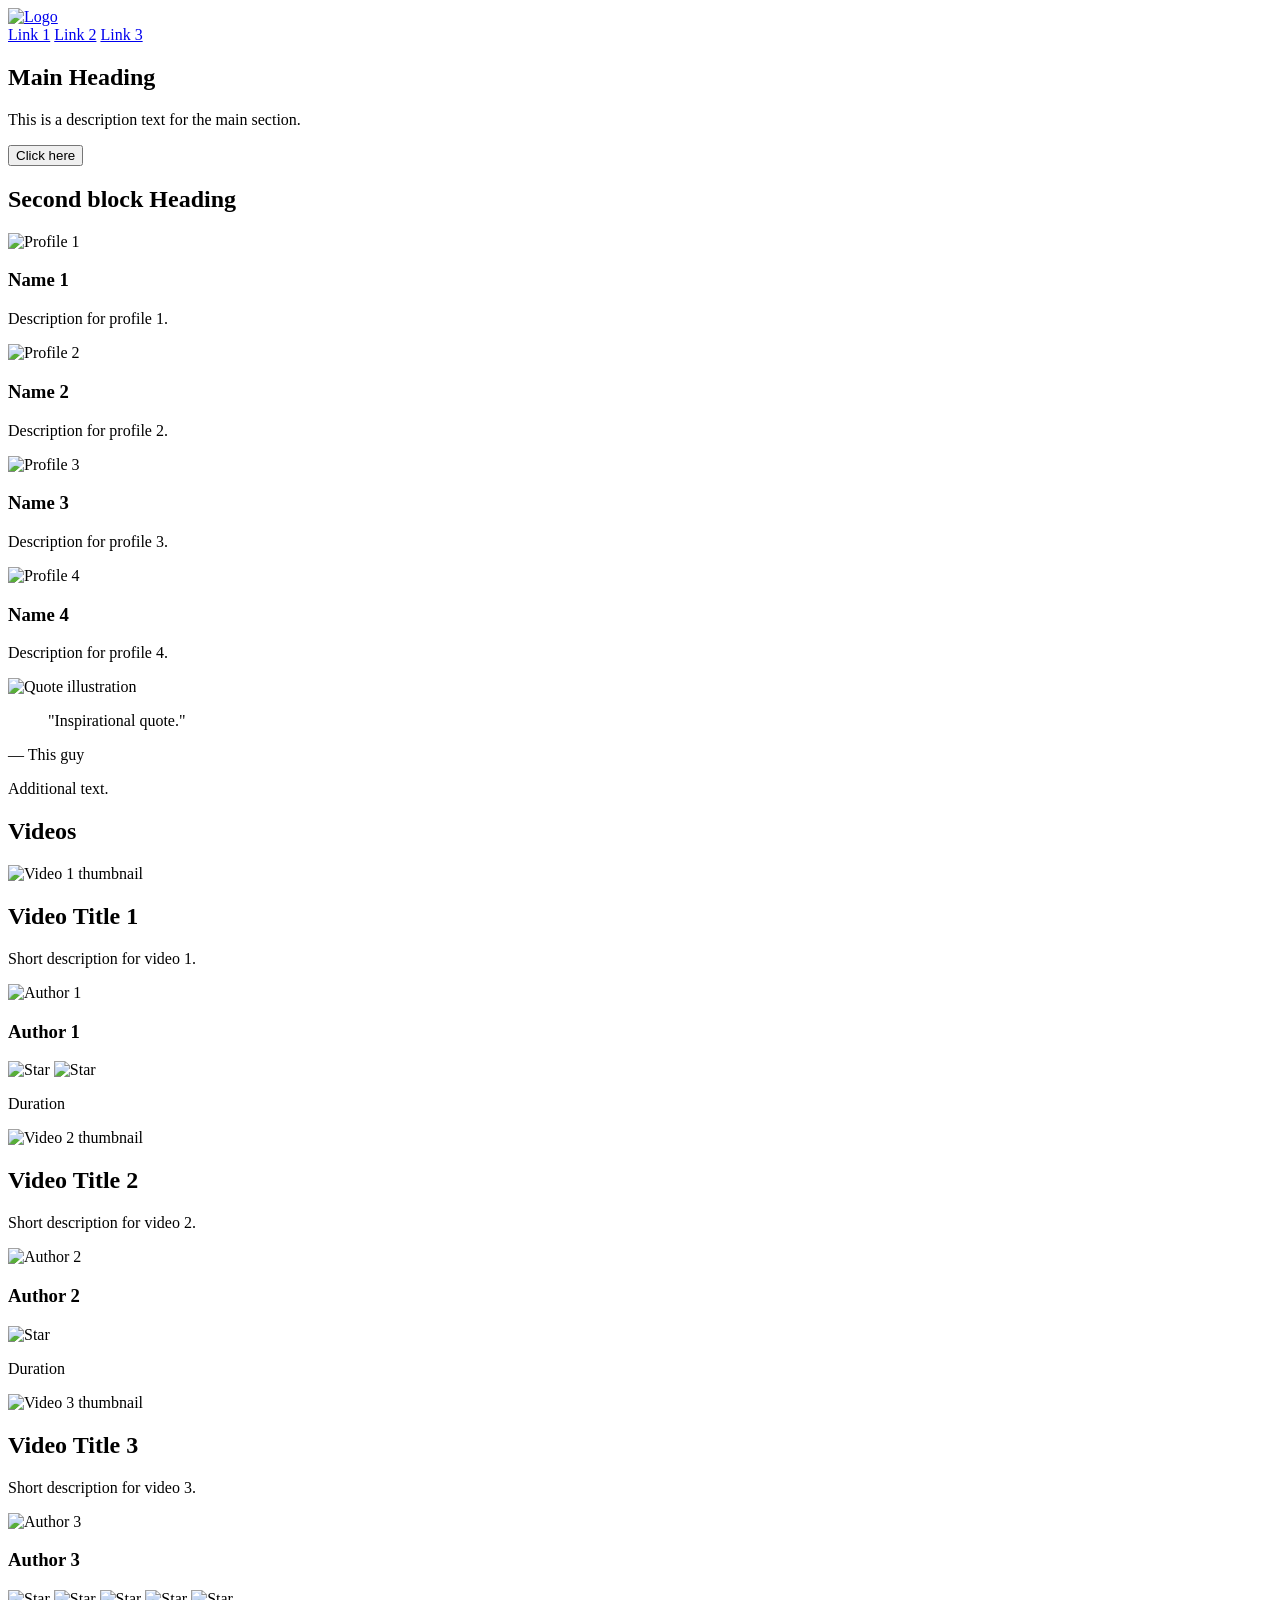
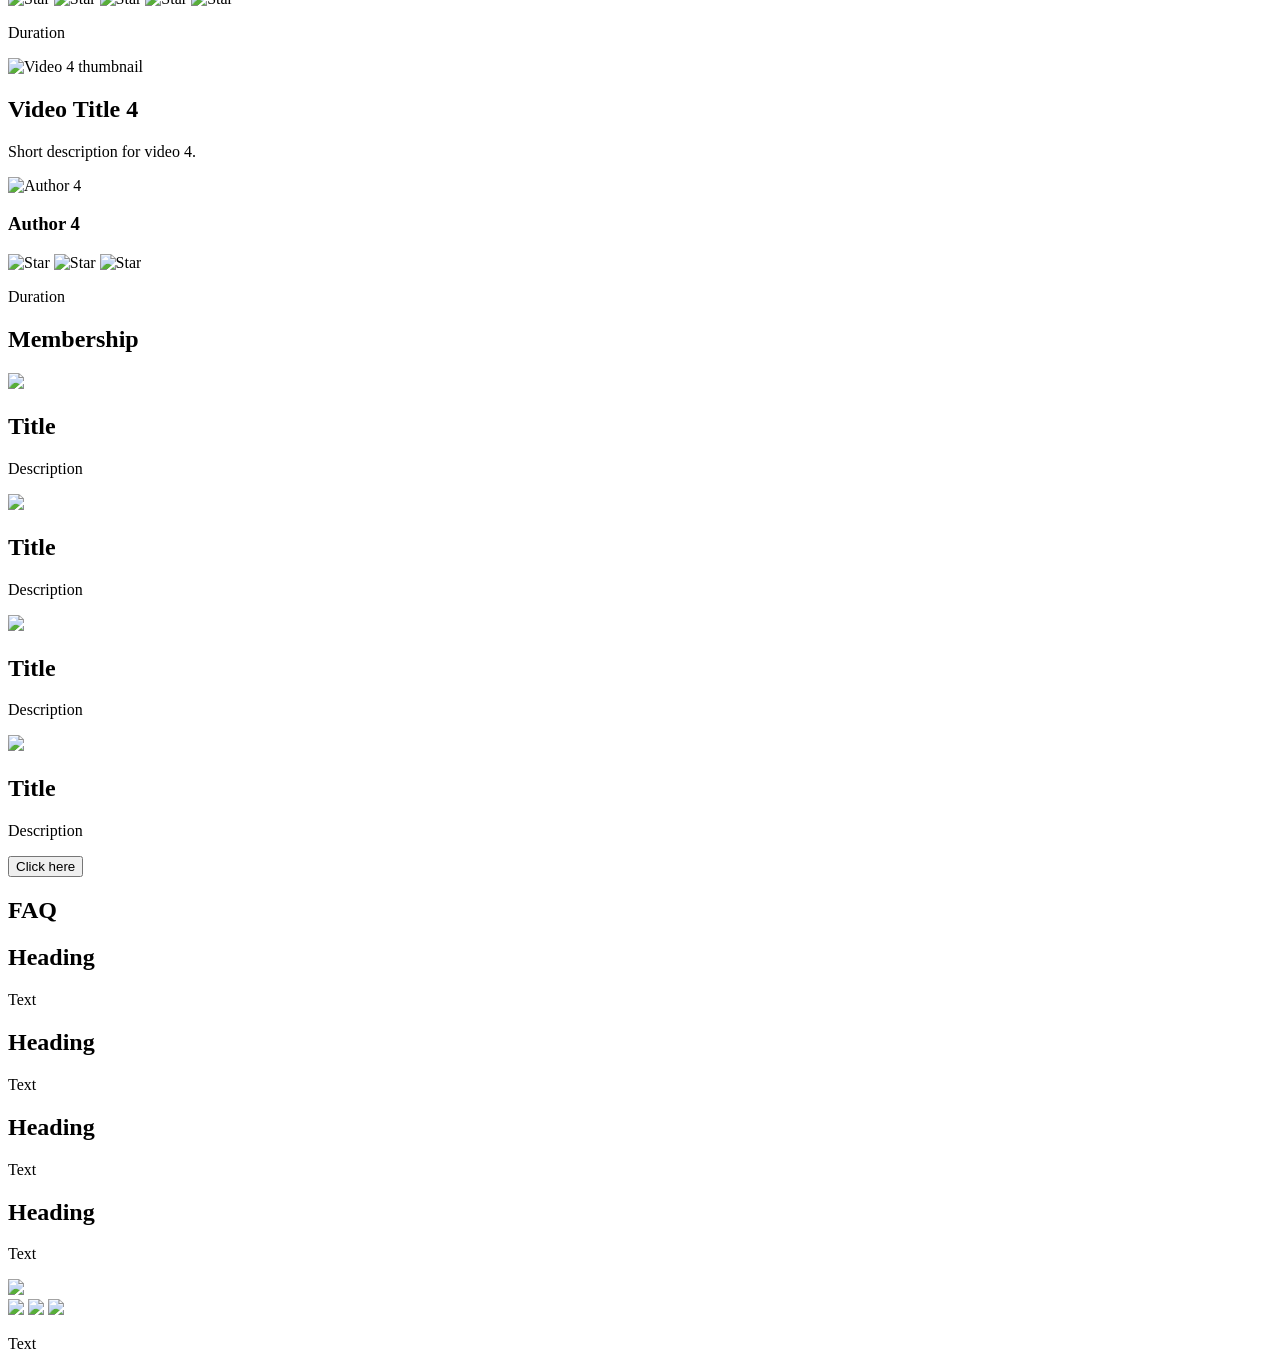
==== css_advanced/task_1/index.html @ 6f36eac5 "creating + importing css" ====
<!DOCTYPE html>
<html lang="en">
<head>
    <meta charset="UTF-8">
    <meta name="viewport" content="width=device-width, initial-scale=1.0">
    <title>Homepage</title>
    <link rel="stylesheet" href="style.css">
</head>
<body>

    <header>
        <a href="#">
            <img src="../images/logo.png" alt="Logo">
        </a>

        <nav>
            <a href="#">Link 1</a>
            <a href="#">Link 2</a>
            <a href="#">Link 3</a>
        </nav>
    </header>

    <main>
        <section>

            <div>
                <h1>Main Heading</h1>
                <p>This is a description text for the main section.</p>
                <button>Click here</button>
            </div>

            <div>
                <h2>Second block Heading</h2>


                <div>

                    <div>
                        <img src="../images/profile-1.jpg" alt="Profile 1">
                        <h3>Name 1</h3>
                        <p>Description for profile 1.</p>
                    </div>

                    <div>
                        <img src="../images/profile-2.jpg" alt="Profile 2">
                        <h3>Name 2</h3>
                        <p>Description for profile 2.</p>
                    </div>

                    <div>
                        <img src="../images/profile-3.jpg" alt="Profile 3">
                        <h3>Name 3</h3>
                        <p>Description for profile 3.</p>
                    </div>

                    <div>
                        <img src="../images/profile-4.jpg" alt="Profile 4">
                        <h3>Name 4</h3>
                        <p>Description for profile 4.</p>
                    </div>

                </div>
            </div>

        </section>

        <section>
            <div>
                <img src="../images/quote-image.avif" alt="Quote illustration">

                <div>
                    <blockquote>
                        "Inspirational quote."
                    </blockquote>
                    <p class="author">— This guy</p>
                    <p>Additional text.</p>
                </div>
            </div>
        </section>

            <!-- ------------------ videos ------------------------------------- -->
        <section id="videos">
            <h1>Videos</h1>

            <div id="vidlist">

                <!-- Video 1 -->
                <div>
                    <img src="../images/video.png" alt="Video 1 thumbnail">
                    <h2>Video Title 1</h2>
                    <p>Short description for video 1.</p>

                    <div id="authinfo">
                        <img src="../images/profile-1.jpg" alt="Author 1">
                        <h3>Author 1</h3>
                    </div>

                    <div id="rating">
                        <div id="stars">
                            <img src="../images/star.png" alt="Star">
                            <img src="../images/star.png" alt="Star">
                        </div>
                        <p>Duration</p>
                    </div>
                </div>

                <!-- Video 2 -->
                <div>
                    <img src="../images/video.png" alt="Video 2 thumbnail">
                    <h2>Video Title 2</h2>
                    <p>Short description for video 2.</p>

                    <div id="authinfo">
                        <img src="../images/profile-1.jpg" alt="Author 2">
                        <h3>Author 2</h3>
                    </div>

                    <div id="rating">
                        <div id="stars">
                            <img src="../images/star.png" alt="Star">
                        </div>
                        <p>Duration</p>
                    </div>
                </div>

                <!-- Video 3 -->
                <div>
                    <img src="../images/video.png" alt="Video 3 thumbnail">
                    <h2>Video Title 3</h2>
                    <p>Short description for video 3.</p>

                    <div id="authinfo">
                        <img src="../images/profile-1.jpg" alt="Author 3">
                        <h3>Author 3</h3>
                    </div>

                    <div id="rating">
                        <div id="stars">
                            <img src="../images/star.png" alt="Star">
                            <img src="../images/star.png" alt="Star">
                            <img src="../images/star.png" alt="Star">
                            <img src="../images/star.png" alt="Star">
                            <img src="../images/star.png" alt="Star">
                        </div>
                        <p>Duration</p>
                    </div>
                </div>

                <!-- Video 4 -->
                <div>
                    <img src="../images/video.png" alt="Video 4 thumbnail">
                    <h2>Video Title 4</h2>
                    <p>Short description for video 4.</p>

                    <div id="authinfo">
                        <img src="../images/profile-1.jpg" alt="Author 4">
                        <h3>Author 4</h3>
                    </div>

                    <div id="rating">
                        <div id="stars">
                            <img src="../images/star.png" alt="Star">
                            <img src="../images/star.png" alt="Star">
                            <img src="../images/star.png" alt="Star">
                        </div>
                        <p>Duration</p>
                    </div>
                </div>

            </div>
        </section>

        <section id="membership">
            <h1>Membership</h1>
            <div id="members">

                <div>
                    <img src="#">
                    <h2>Title</h2>
                    <p>Description</p>
                </div>

                <div>
                    <img src="#">
                    <h2>Title</h2>
                    <p>Description</p>
                </div>

                <div>
                    <img src="#">
                    <h2>Title</h2>
                    <p>Description</p>
                </div>

                <div>
                    <img src="#">
                    <h2>Title</h2>
                    <p>Description</p>
                </div>
            </div>

            <button>Click here</button>

        </section>

        <section id="faq">
            <h1>FAQ</h1>
            <div>
                <div>

                    <div>
                        <h2>Heading</h2>
                        <p>Text</p>
                    </div>

                    <div>
                        <h2>Heading</h2>
                        <p>Text</p>
                    </div>
                </div>

                <div>
                    <div>
                        <h2>Heading</h2>
                        <p>Text</p>
                    </div>

                    <div>
                        <h2>Heading</h2>
                        <p>Text</p>
                    </div>
                    </div>
                </div>
            </div>
        </section>

    </main>

    <footer>
        <div id="footer">
        <div>
            <img src="#">
            <div>
            <a href=""><img src="#"></a>
            <a href=""><img src="#"></a>
            <a href=""><img src="#"></a>
            </div>
        </div>
        <p>Text</p>
        </div>
    </footer>



</body>
</html>
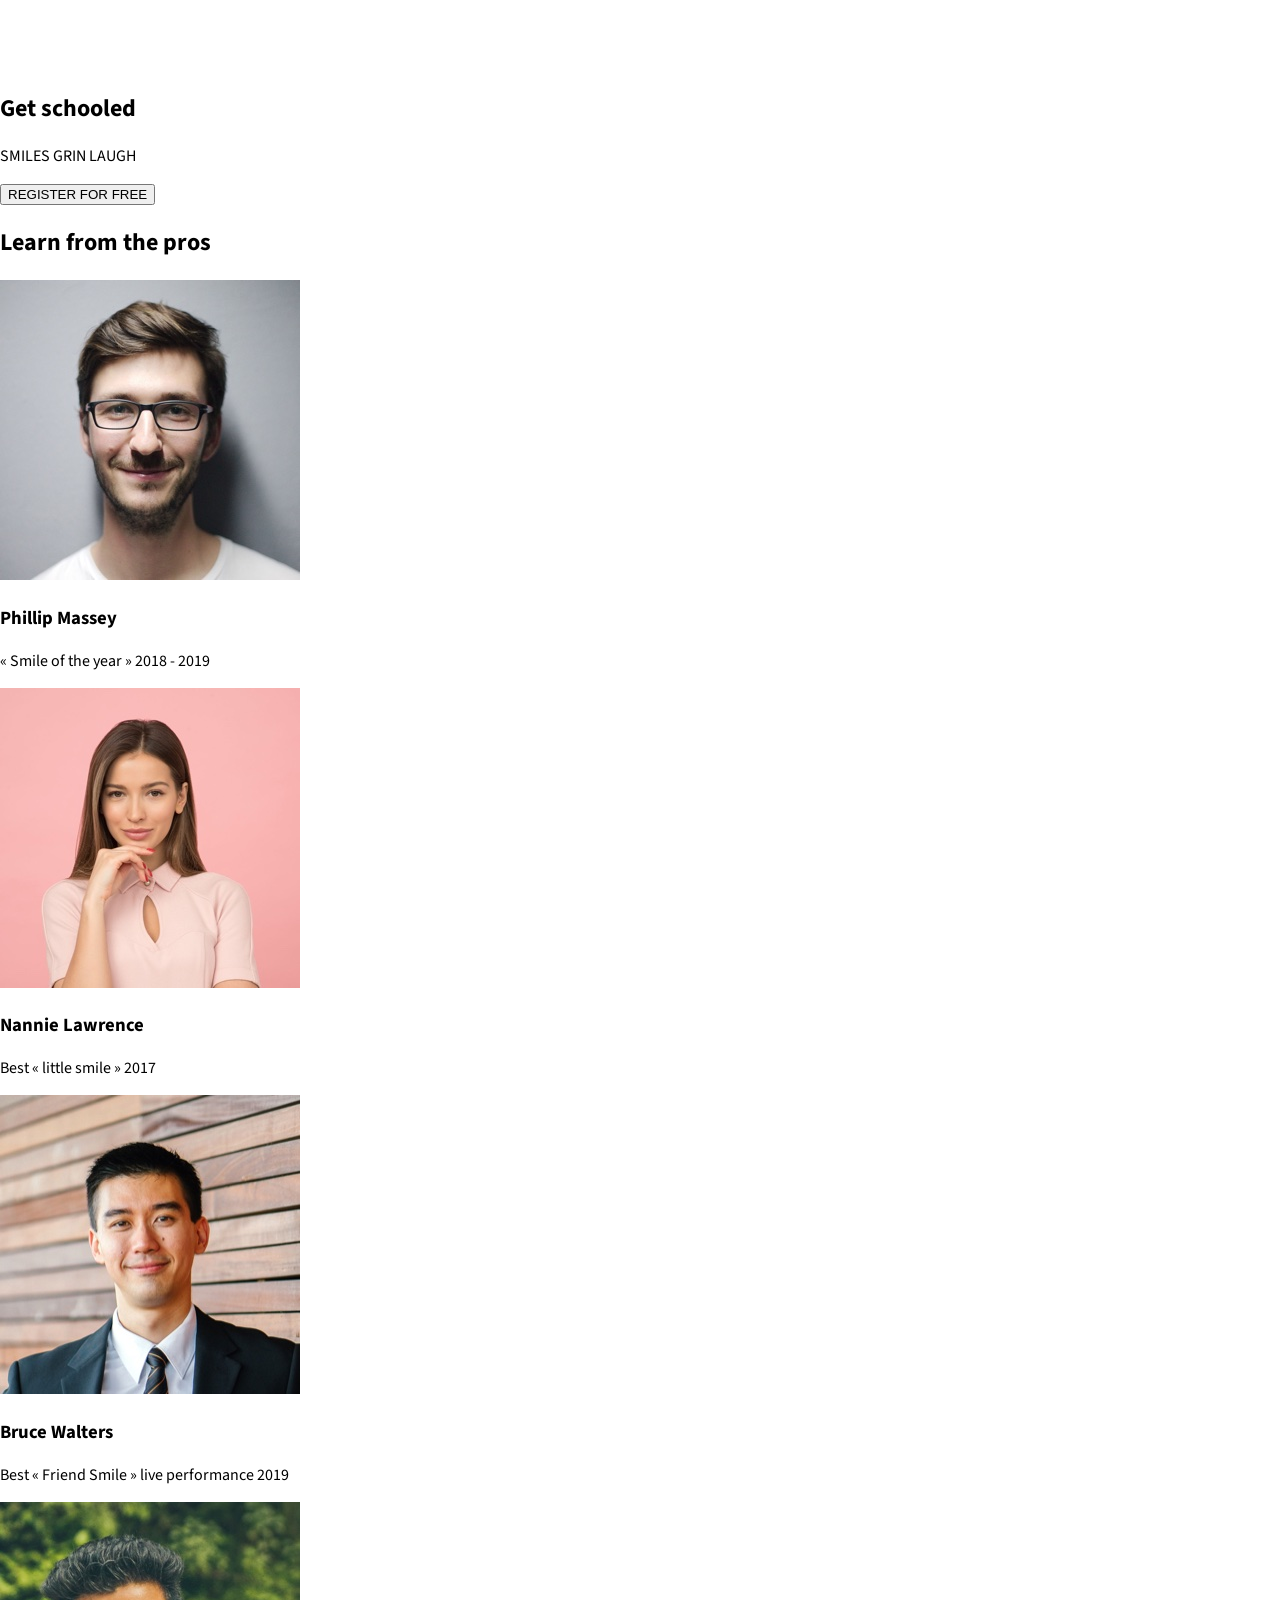
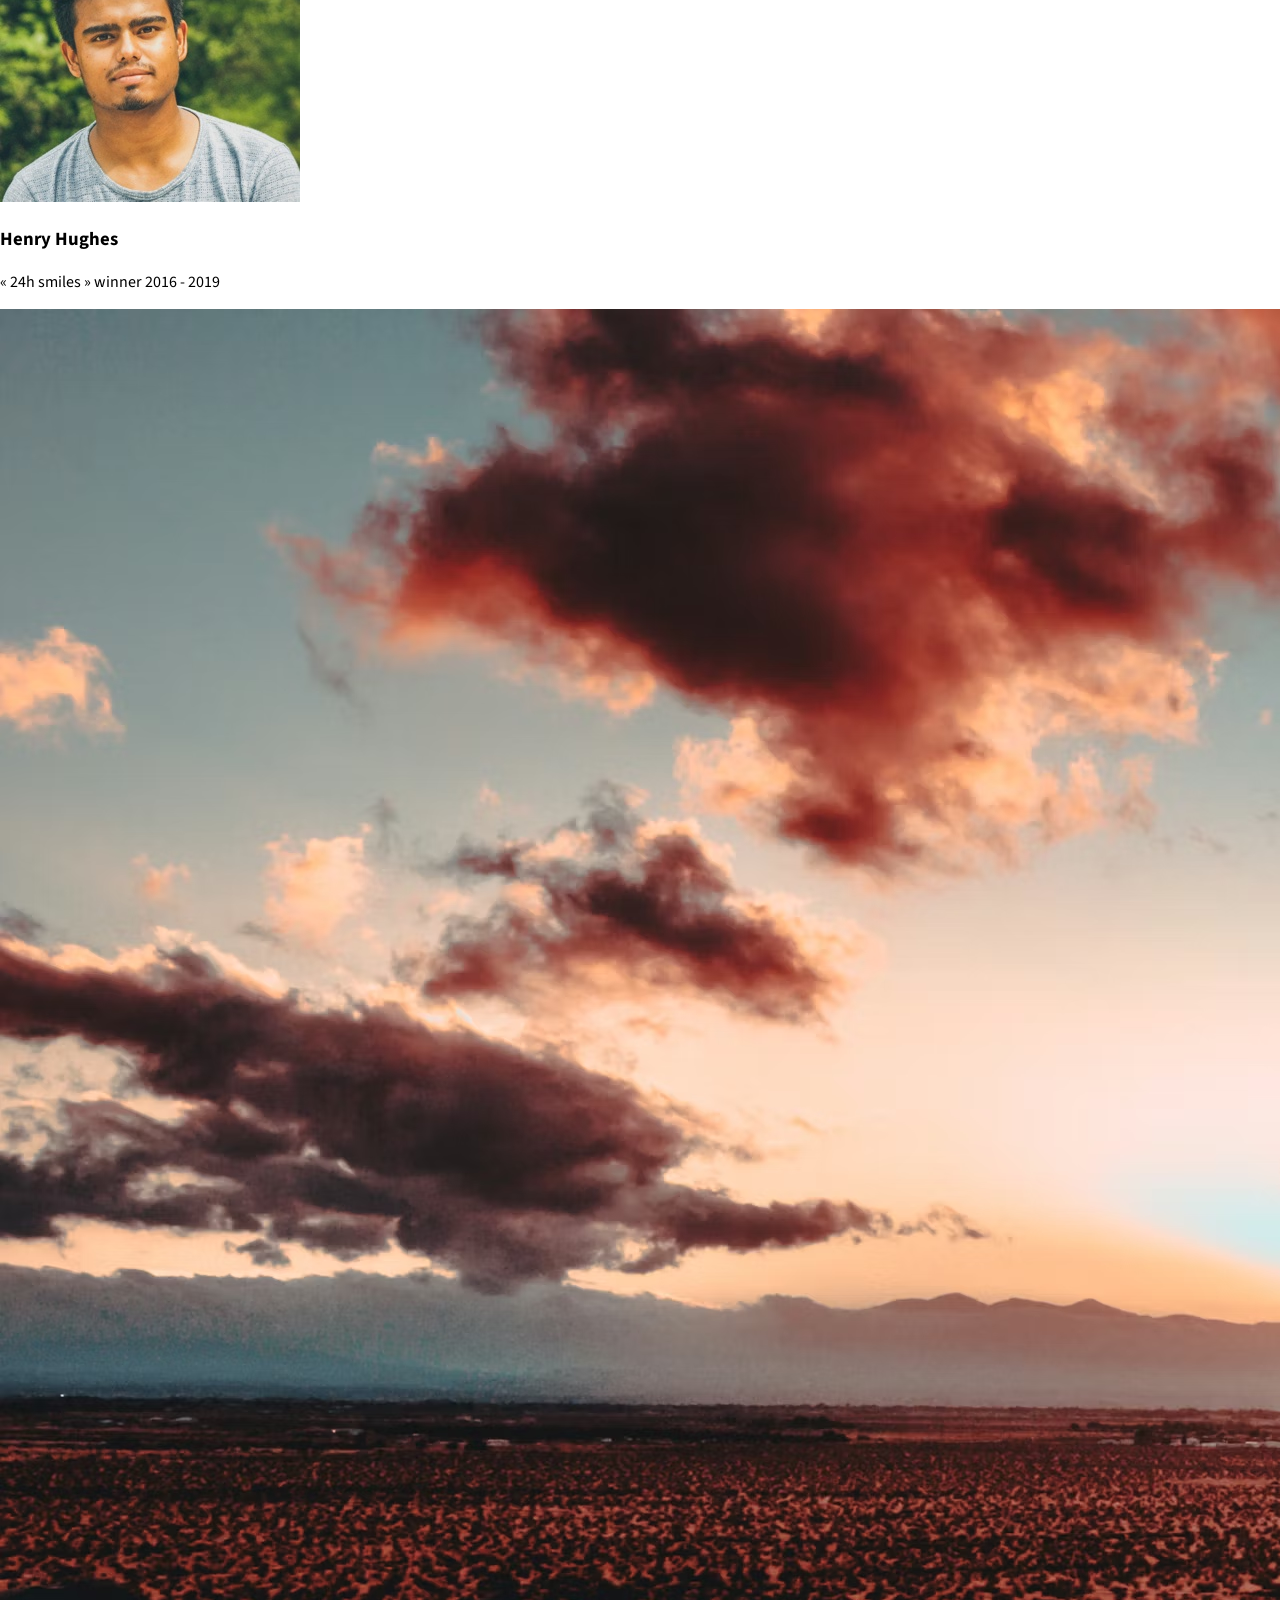
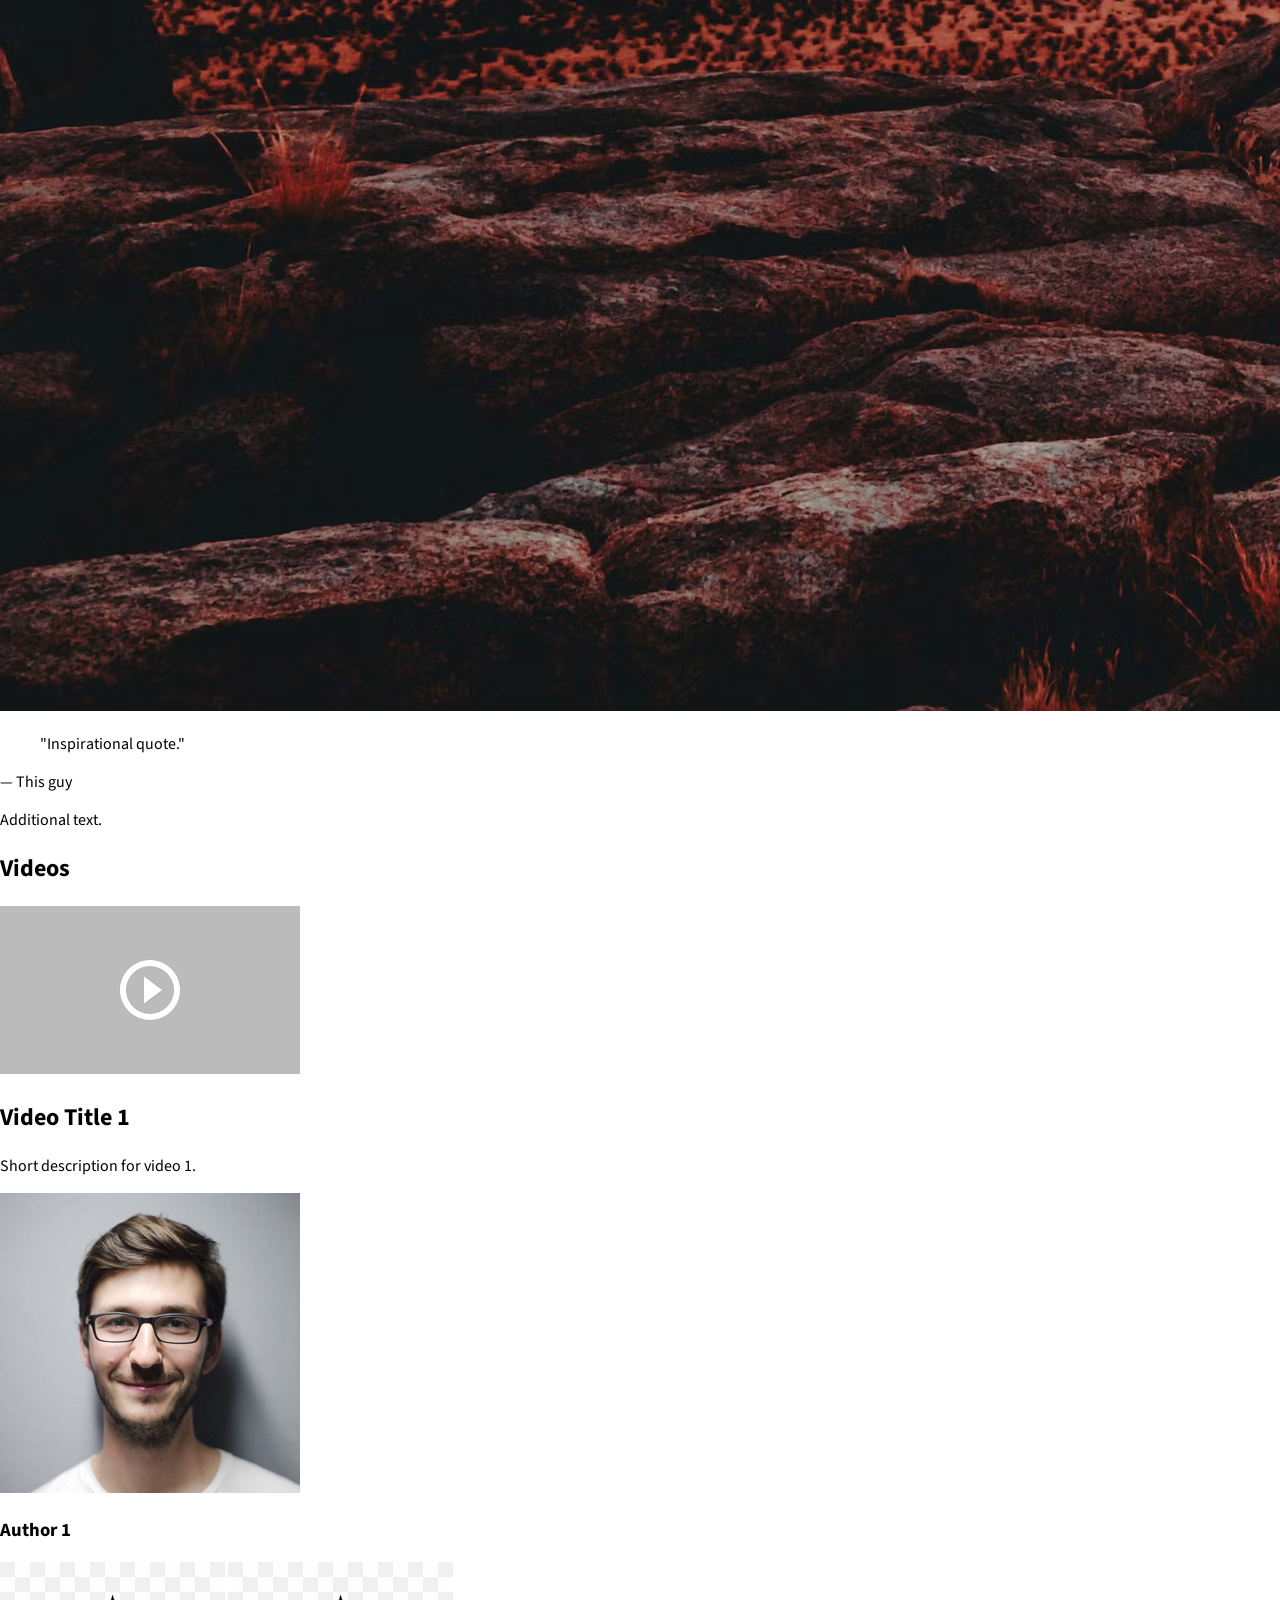
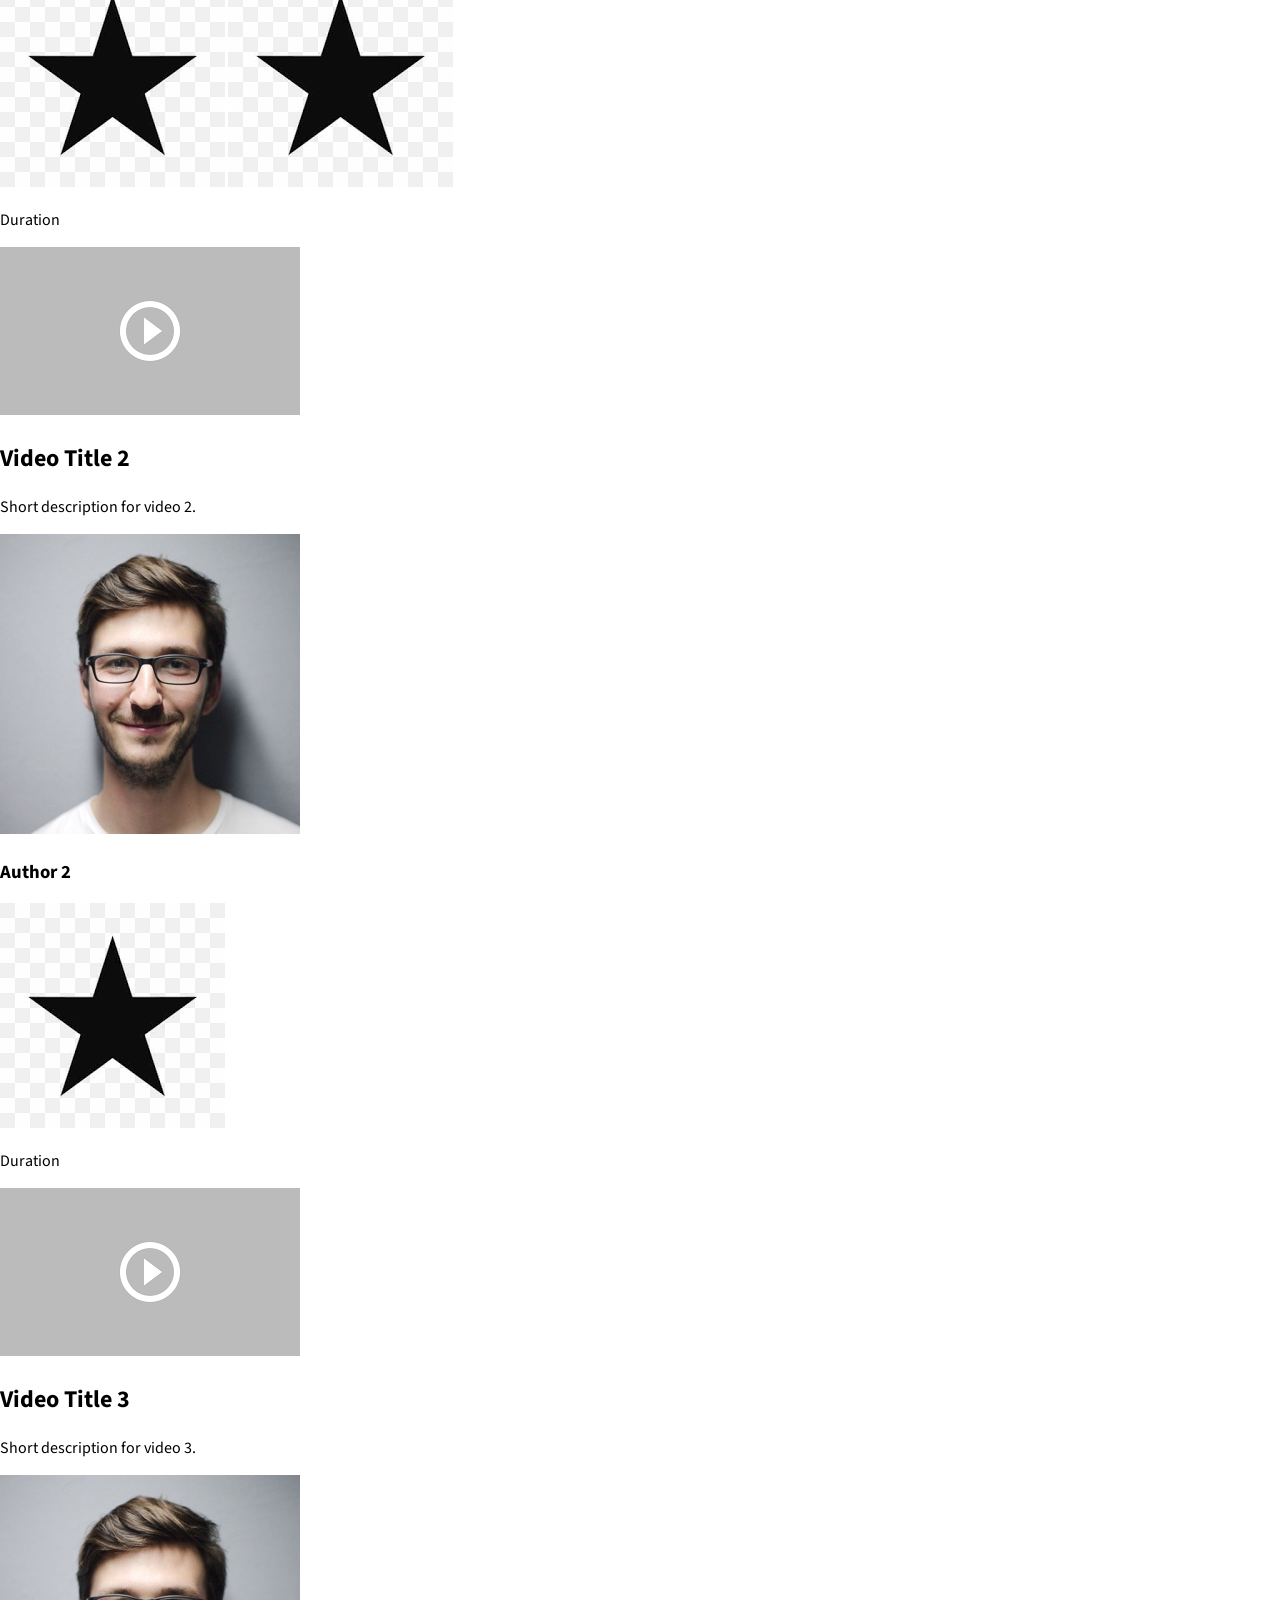
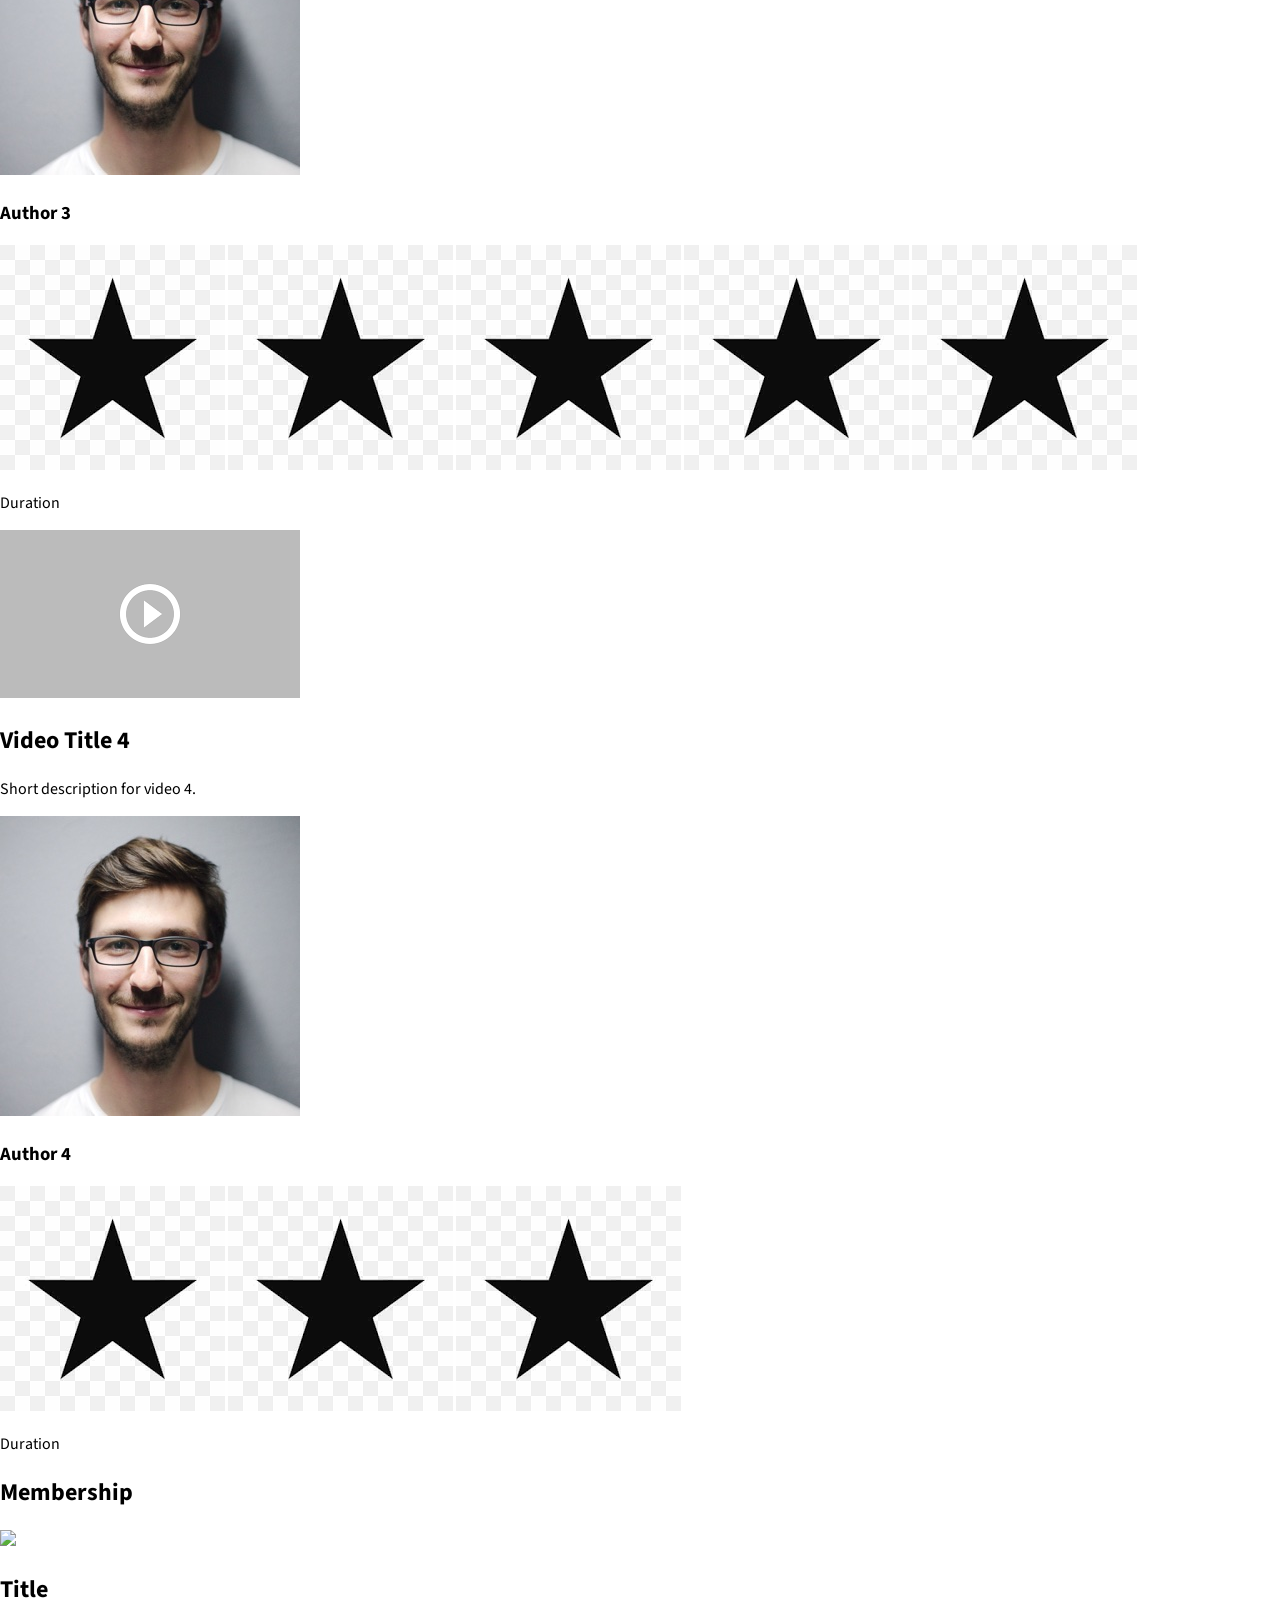
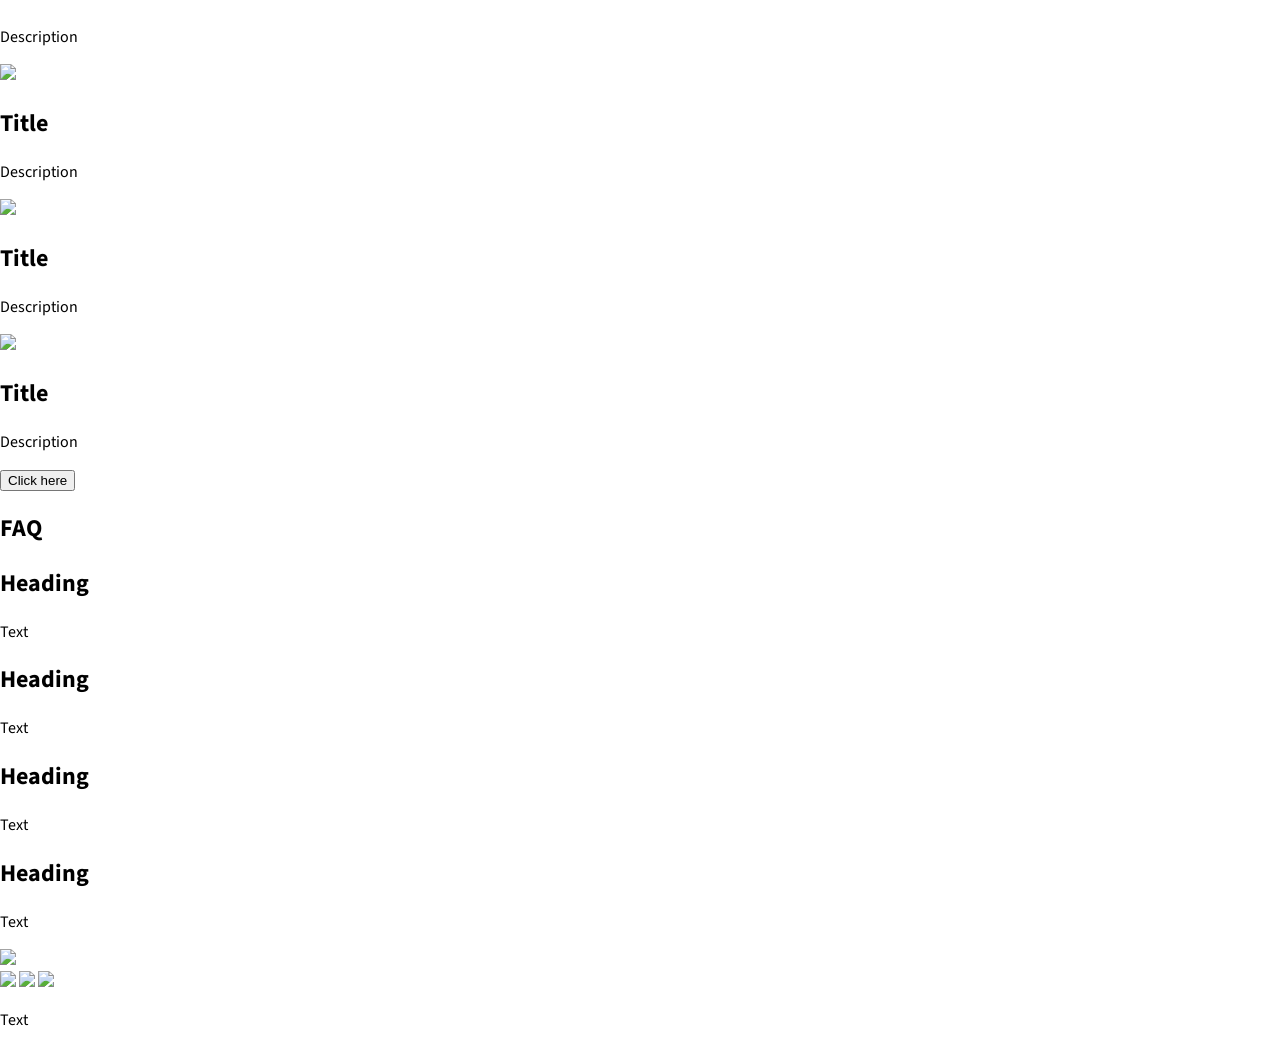
==== commit 870861df: "task 1: style header + main's first section replace index placeholders, apply css style from figma" ====
--- a/css_advanced/task_1/index.html
+++ b/css_advanced/task_1/index.html
@@ -4,19 +4,20 @@
     <meta charset="UTF-8">
     <meta name="viewport" content="width=device-width, initial-scale=1.0">
     <title>Homepage</title>
-    <link rel="stylesheet" href="style.css">
+    <link rel="stylesheet" href="https://fonts.googleapis.com/css2?family=Source+Sans+Pro:ital,wght@0,300;0,400;0,600;0,700;0,900;1,400&display=swap">
+    <link rel="stylesheet" href="styles.css">
 </head>
 <body>
 
     <header>
         <a href="#">
-            <img src="../images/logo.png" alt="Logo">
+            <img src="../images/logo.png" alt="smileschool">
         </a>
 
         <nav>
-            <a href="#">Link 1</a>
-            <a href="#">Link 2</a>
-            <a href="#">Link 3</a>
+            <a href="#">COURSES</a>
+            <a href="#">PRICING</a>
+            <a href="#">LOGIN</a>
         </nav>
     </header>
 
@@ -24,39 +25,39 @@
         <section>
 
             <div>
-                <h1>Main Heading</h1>
-                <p>This is a description text for the main section.</p>
-                <button>Click here</button>
-            </div>
-
-            <div>
-                <h2>Second block Heading</h2>
-
-
-                <div>
-
-                    <div>
-                        <img src="../images/profile-1.jpg" alt="Profile 1">
-                        <h3>Name 1</h3>
-                        <p>Description for profile 1.</p>
-                    </div>
-
-                    <div>
-                        <img src="../images/profile-2.jpg" alt="Profile 2">
-                        <h3>Name 2</h3>
-                        <p>Description for profile 2.</p>
-                    </div>
-
-                    <div>
-                        <img src="../images/profile-3.jpg" alt="Profile 3">
-                        <h3>Name 3</h3>
-                        <p>Description for profile 3.</p>
-                    </div>
-
-                    <div>
-                        <img src="../images/profile-4.jpg" alt="Profile 4">
-                        <h3>Name 4</h3>
-                        <p>Description for profile 4.</p>
+                <h1>Get schooled</h1>
+                <p>SMILES GRIN LAUGH</p>
+                <button>REGISTER FOR FREE</button>
+            </div>
+
+            <div>
+                <h2><span>Learn</span> from the pros</h2>
+
+
+                <div>
+
+                    <div>
+                        <img src="../images/profile-1.jpg" alt="Phillip Massey">
+                        <h3>Phillip Massey</h3>
+                        <p>« Smile of the year » 2018 - 2019</p>
+                    </div>
+
+                    <div>
+                        <img src="../images/profile-2.jpg" alt="Nannie Lawrence">
+                        <h3>Nannie Lawrence</h3>
+                        <p>Best « little smile » 2017</p>
+                    </div>
+
+                    <div>
+                        <img src="../images/profile-3.jpg" alt="Bruce Walters">
+                        <h3>Bruce Walters</h3>
+                        <p>Best « Friend Smile » live performance 2019</p>
+                    </div>
+
+                    <div>
+                        <img src="../images/profile-4.jpg" alt="Henry Hughes">
+                        <h3>Henry Hughes</h3>
+                        <p>« 24h smiles » winner 2016 - 2019</p>
                     </div>
 
                 </div>
@@ -253,4 +254,4 @@
 
 
 </body>
-</html>+</html>
--- a/css_advanced/task_1/styles.css
+++ b/css_advanced/task_1/styles.css
@@ -0,0 +1,36 @@
+:root {
+    --color-purple: #c271ff;
+    --color-navy: #071629;
+    --container: 1110px;
+}
+
+body {
+    margin: 0;
+    font-family: "Source Sans Pro", sans-serif;
+}
+
+header {
+    width: var(--container);
+    margin: 35px auto 0;
+    display: flex;
+    justify-content: space-between;
+    align-items: center;
+}
+
+header img {
+    width: 167px;
+}
+
+header nav {
+    display: flex;
+    gap: 52px;
+}
+
+header nav a {
+    color: #fff;
+    font-size: 12px;
+    font-weight: 700;
+    text-decoration: none;
+}
+
+
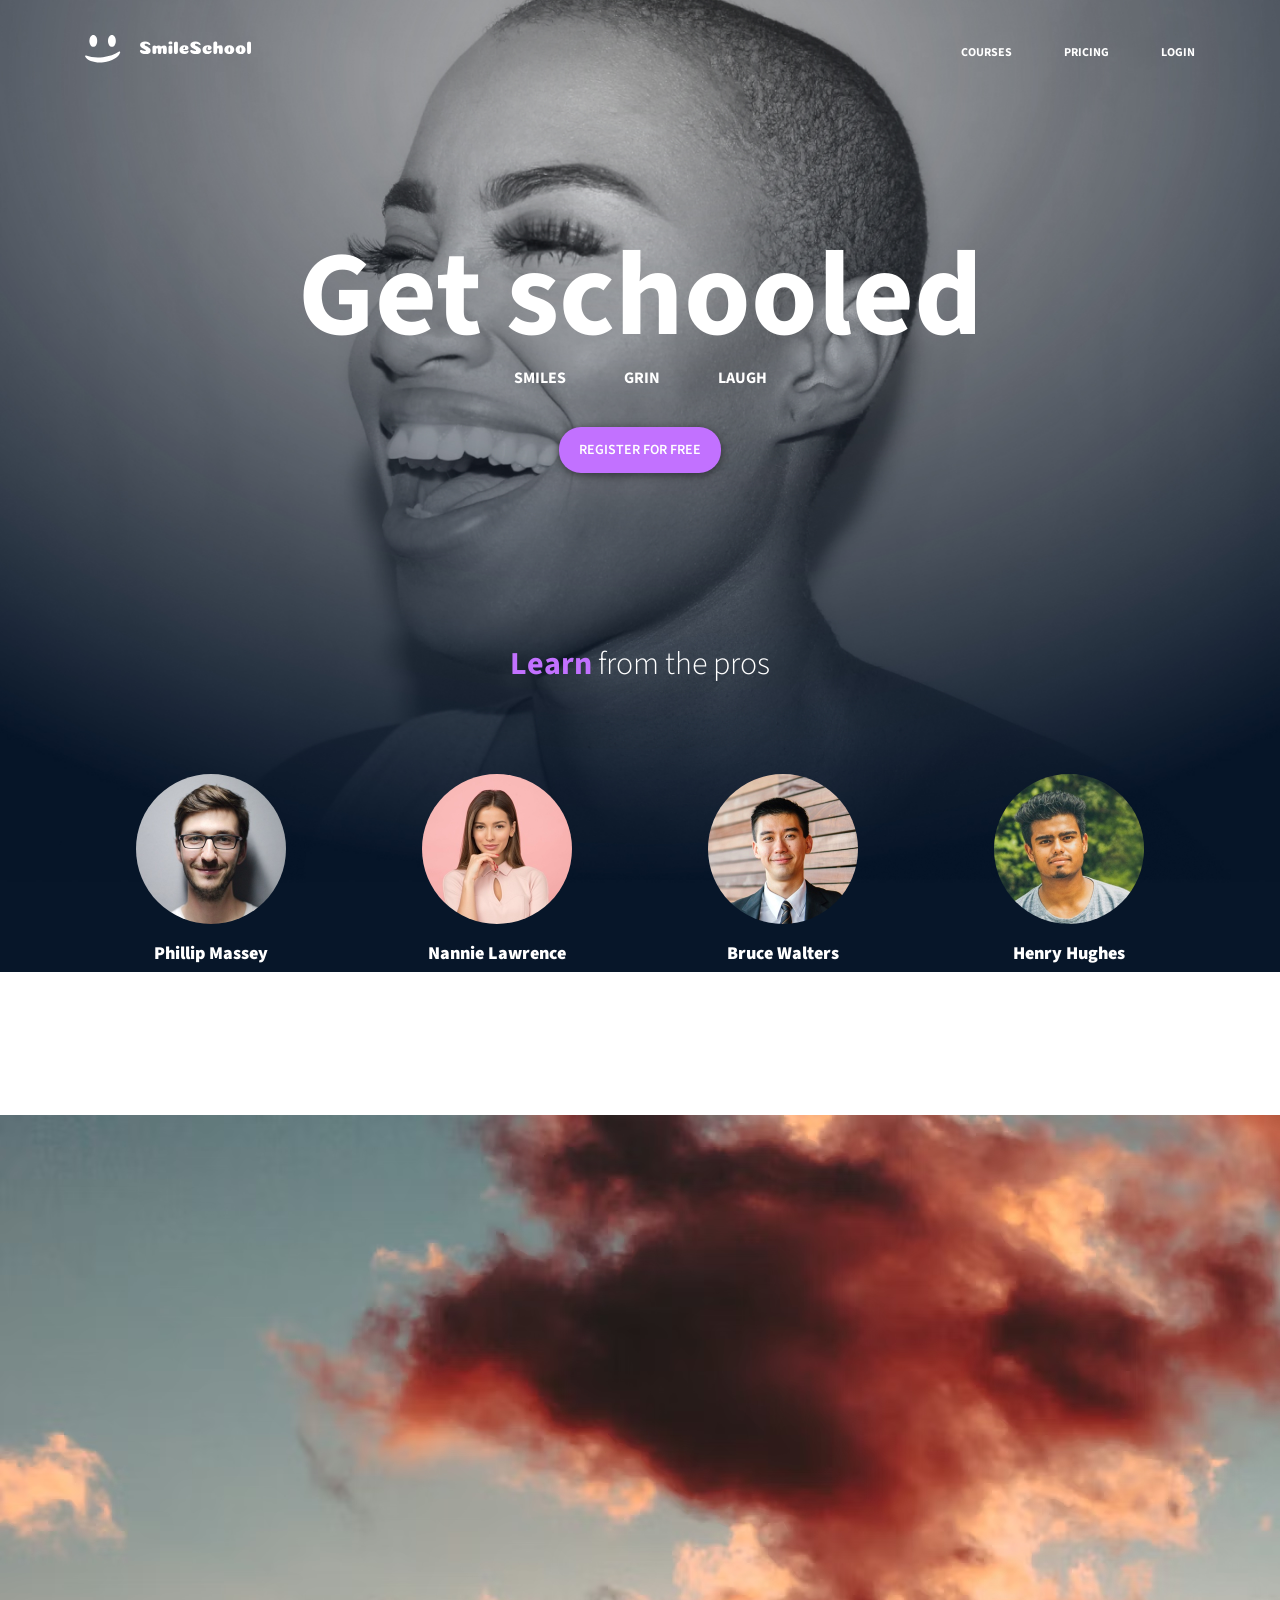
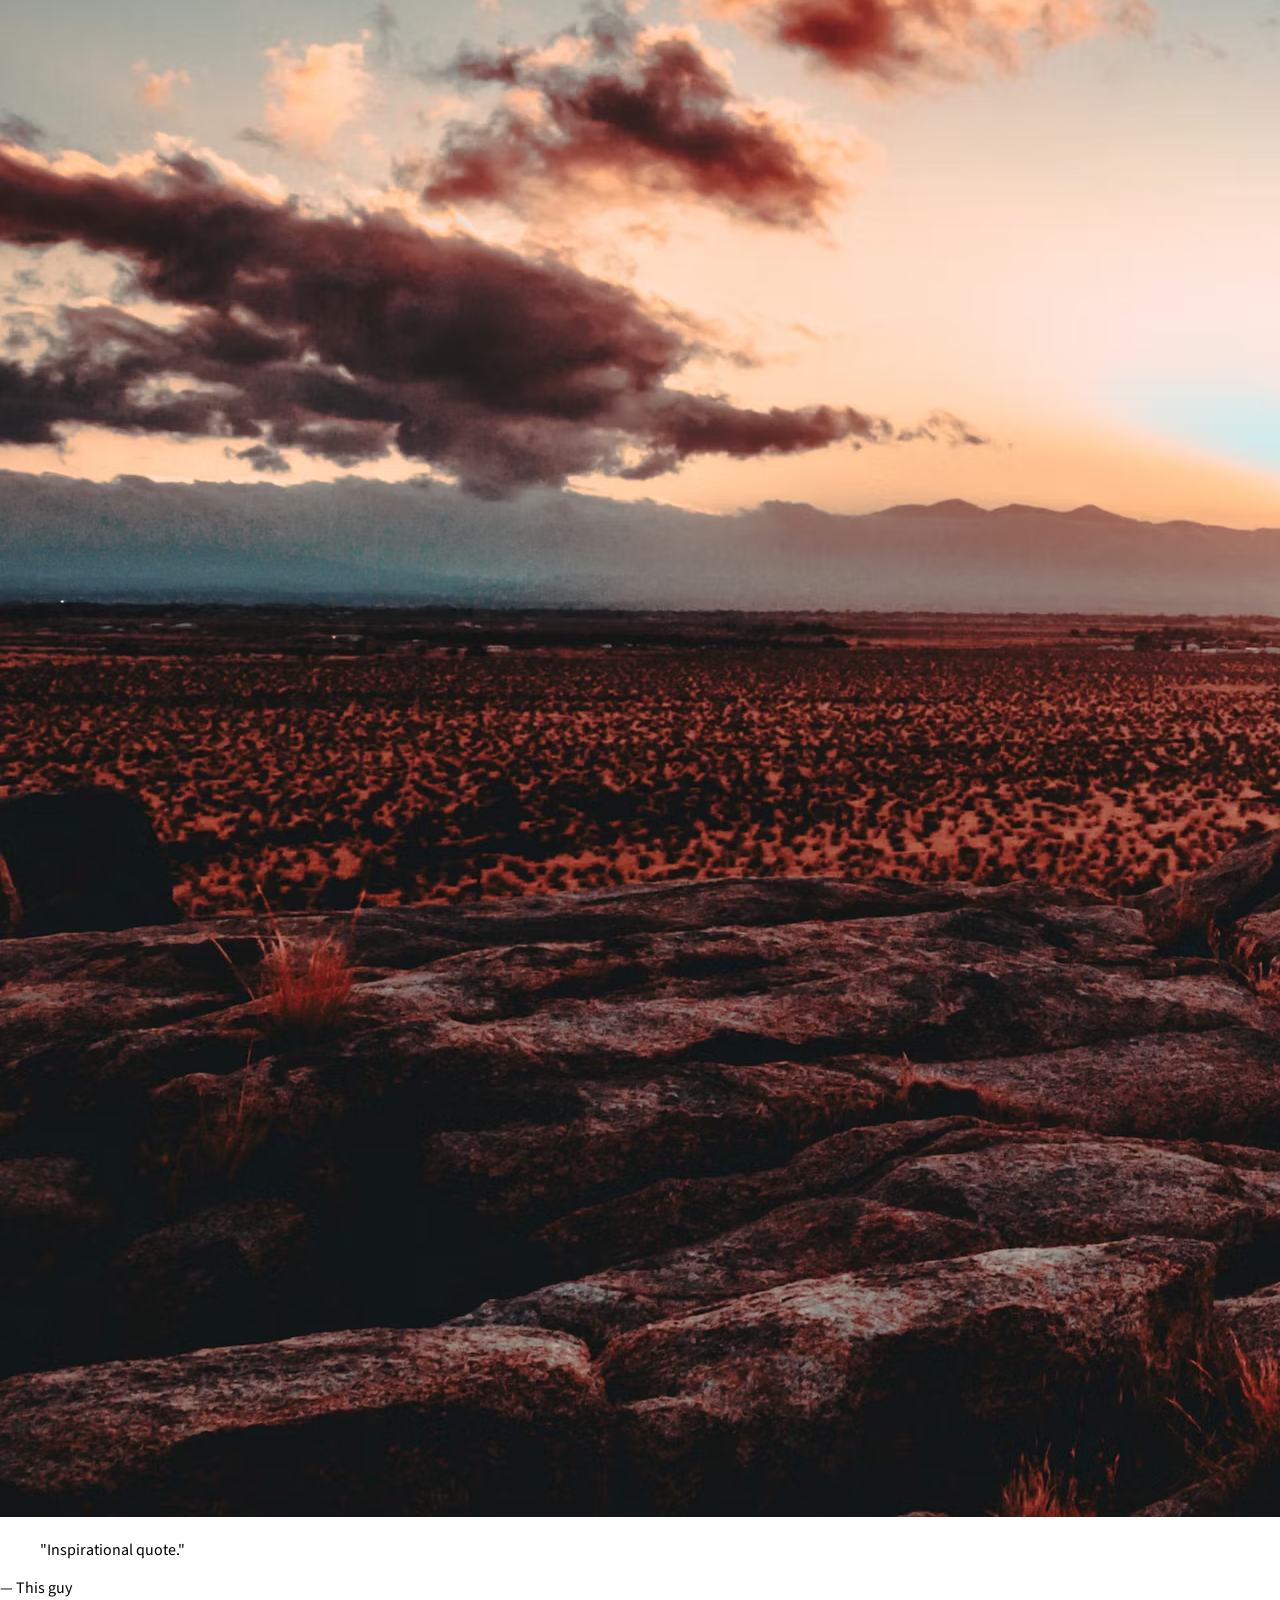
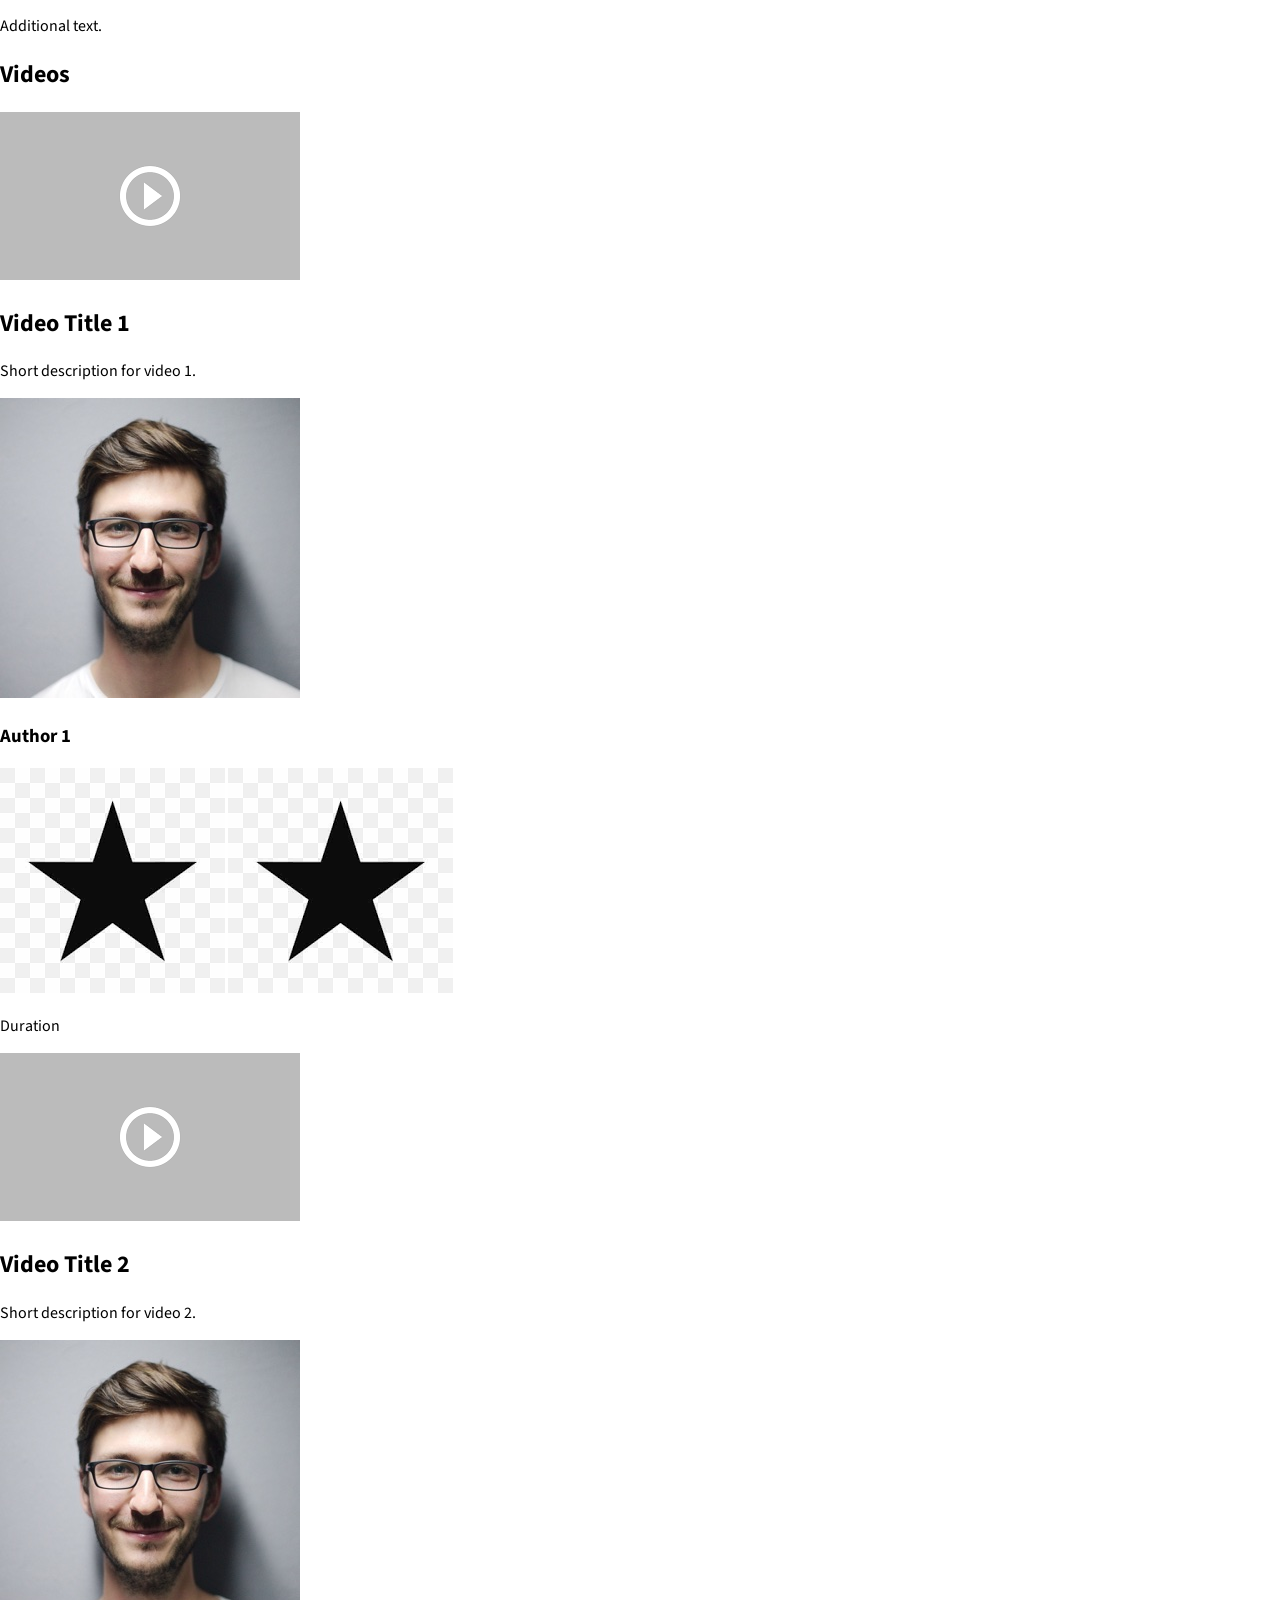
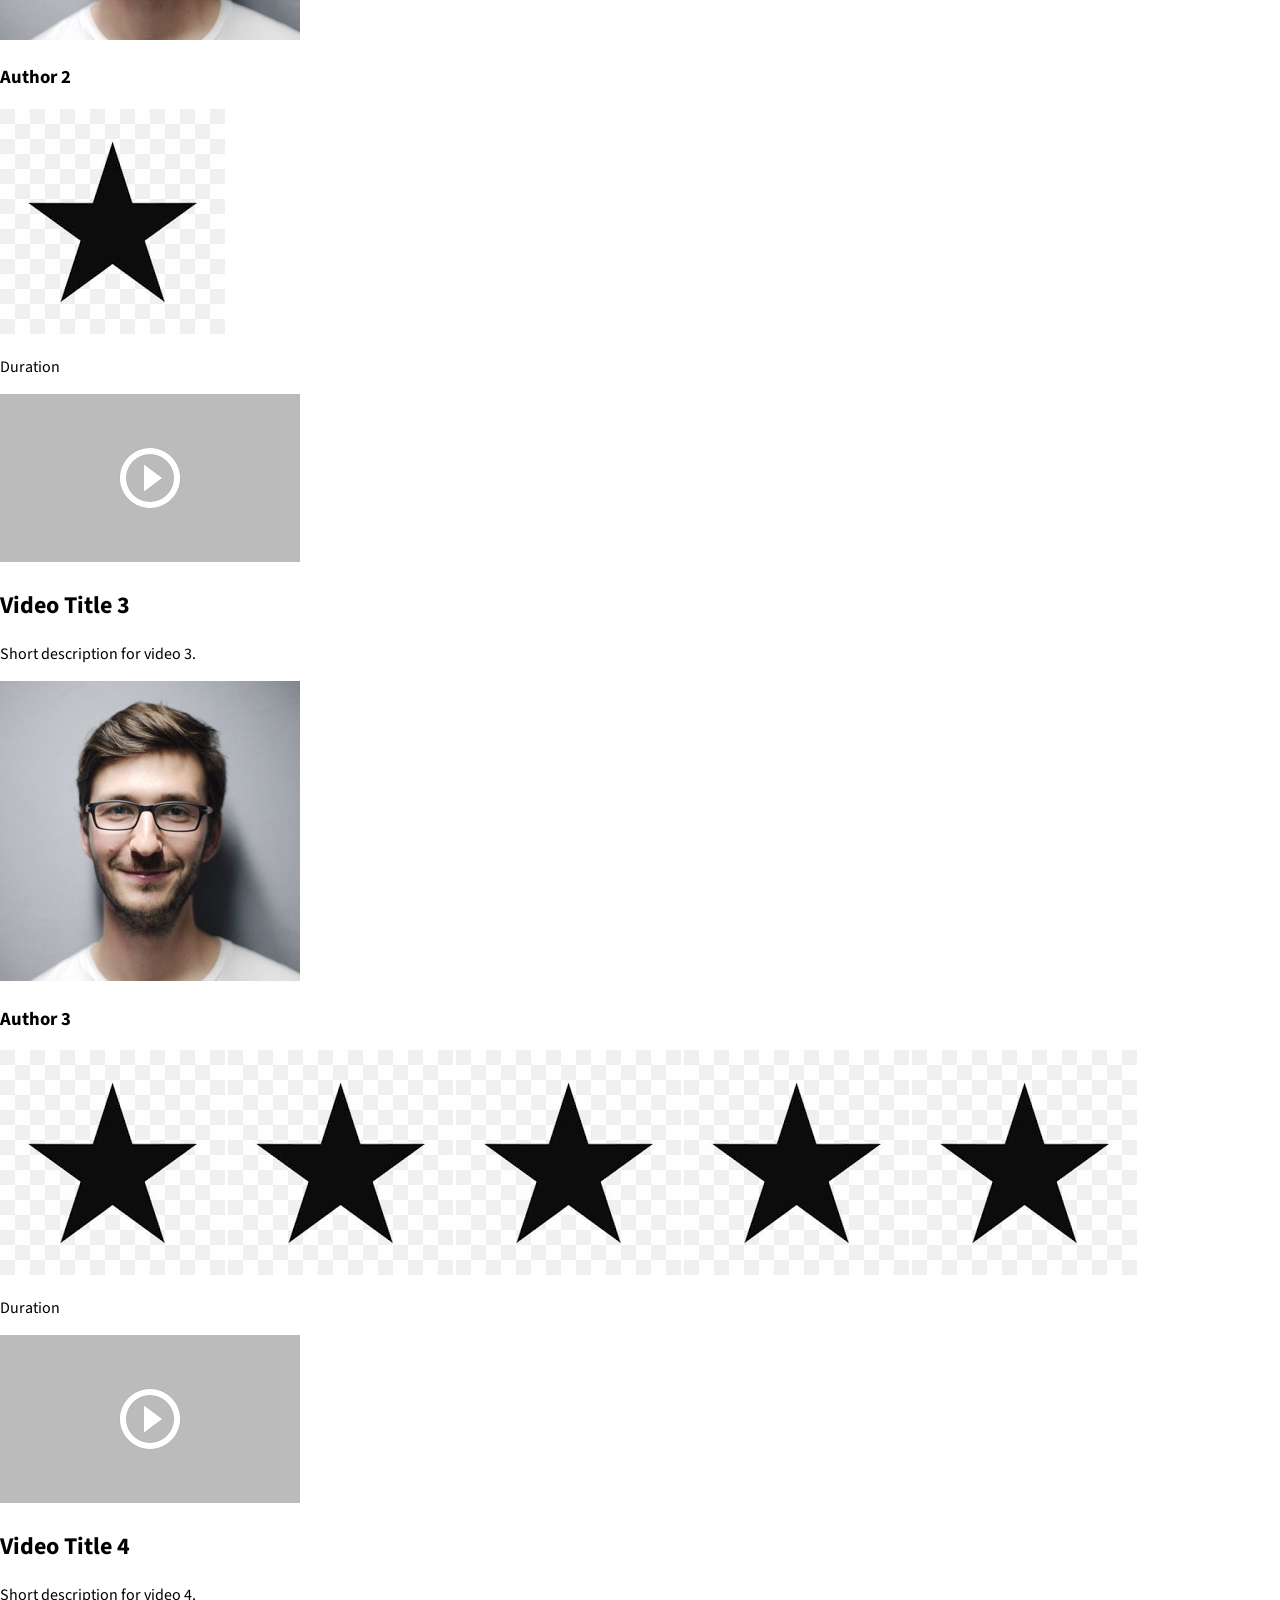
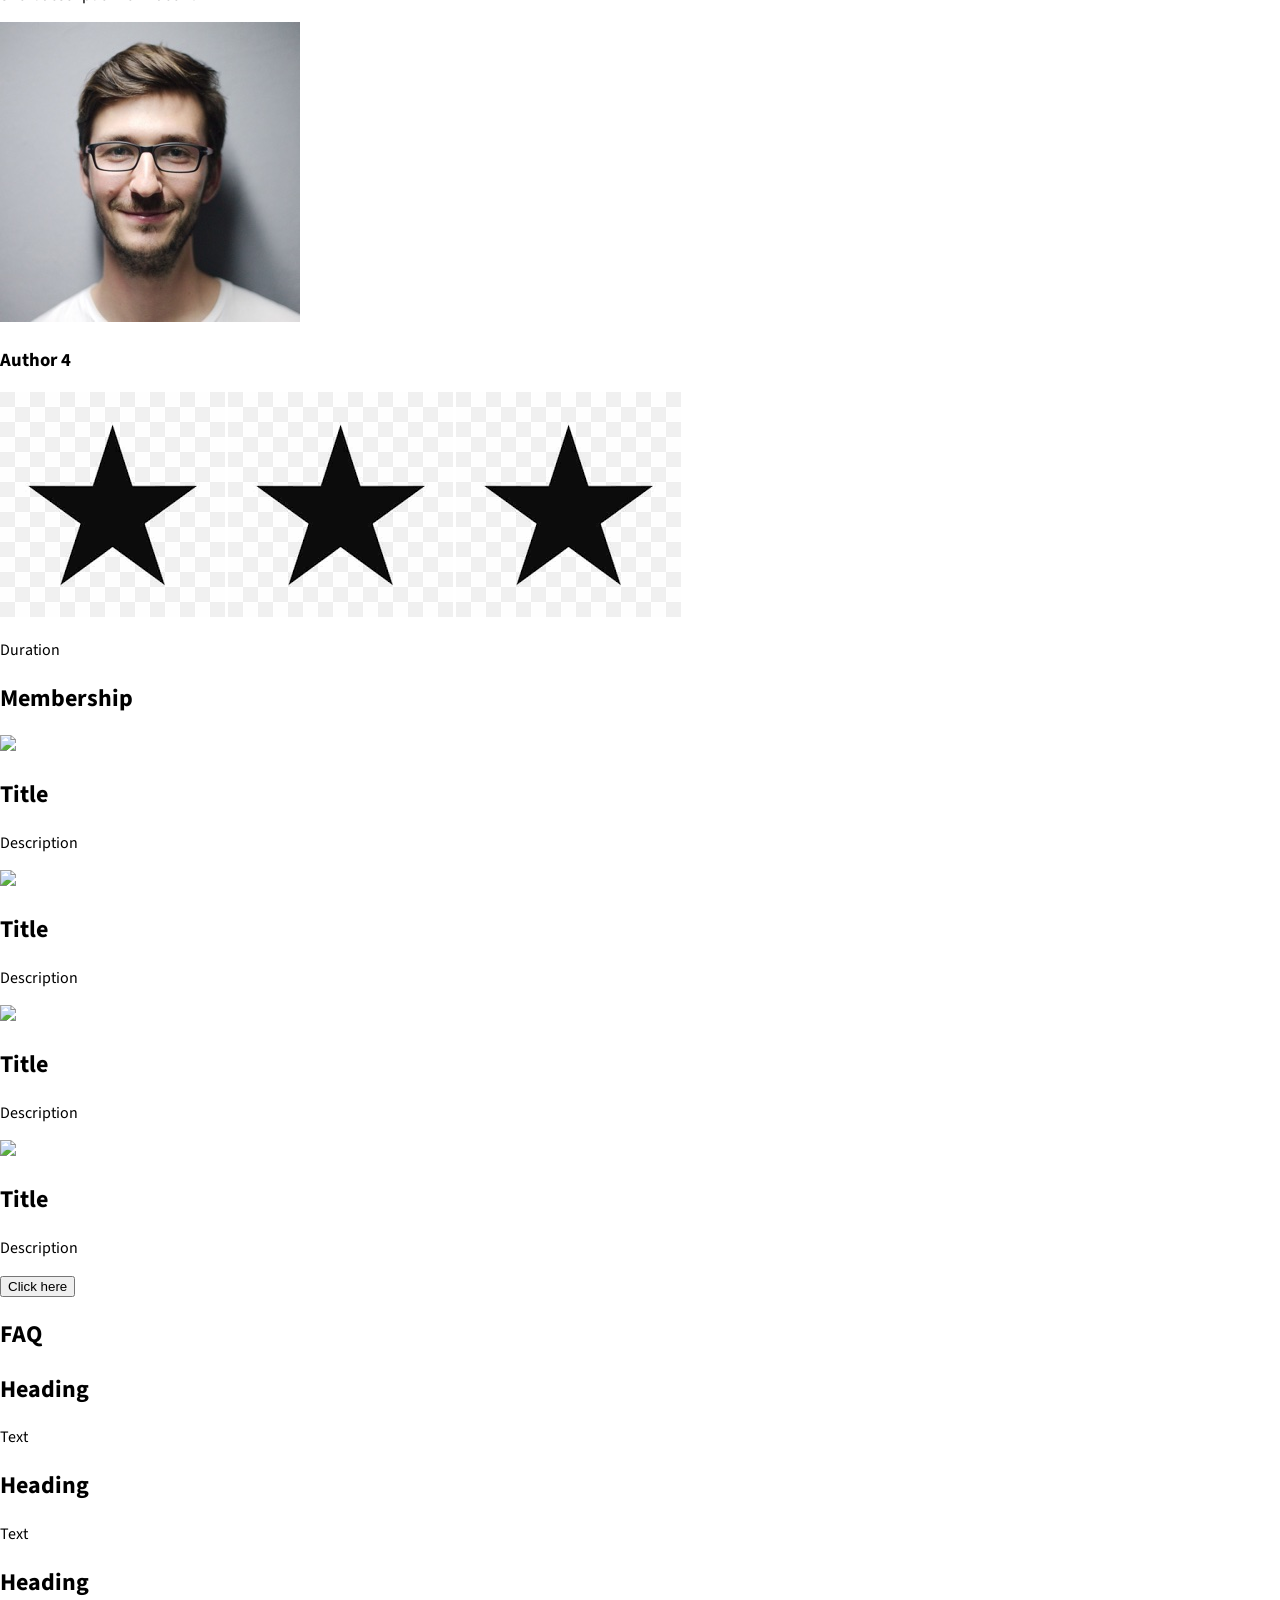
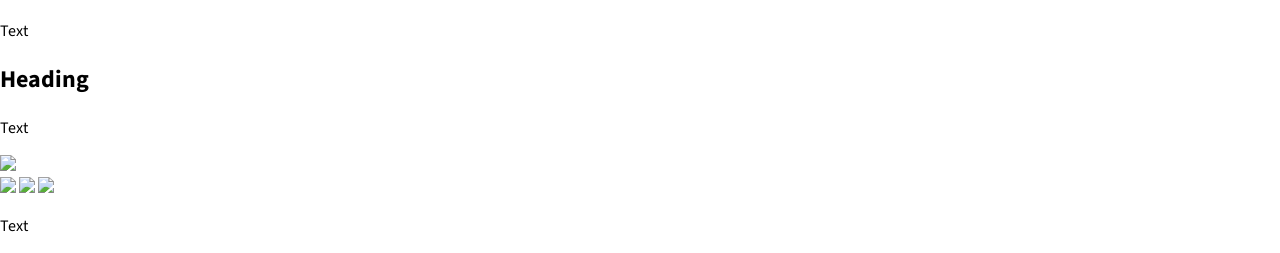
==== commit 9390c767: "fix(task1) : logo asset and image baseline offset" ====
--- a/css_advanced/task_1/index.html
+++ b/css_advanced/task_1/index.html
@@ -11,7 +11,7 @@
 
     <header>
         <a href="#">
-            <img src="../images/logo.png" alt="smileschool">
+            <img src="../images/logo.svg" alt="smileschool">
         </a>
 
         <nav>
--- a/css_advanced/task_1/styles.css
+++ b/css_advanced/task_1/styles.css
@@ -7,11 +7,16 @@
 body {
     margin: 0;
     font-family: "Source Sans Pro", sans-serif;
+    background-image: url("../images/hero-background.jpg");
+    background-repeat: no-repeat;
+    background-position: top center;
+    background-size: 100% auto;
 }
 
 header {
     width: var(--container);
-    margin: 35px auto 0;
+    margin: 0 auto;
+    padding-top: 35px;
     display: flex;
     justify-content: space-between;
     align-items: center;
@@ -33,4 +38,83 @@
     text-decoration: none;
 }
 
+/* ---------- hero : "Get schooled" + "Learn from the pros" ---------- */
 
+main > section:first-child {
+    padding: 155px 0 98px;
+    color: #fff;
+    text-align: center;
+}
+
+main > section:first-child h1 {
+    margin: 0;
+    font-size: 120px;
+    font-weight: 700;
+    line-height: 141px;
+}
+
+main > section:first-child > div:first-child p {
+    margin: 0;
+    font-size: 16px;
+    font-weight: 700;
+    word-spacing: 55px;
+}
+
+main > section:first-child button {
+    margin-top: 38px;
+    padding: 13px 20px;
+    border: none;
+    border-radius: 22px;
+    background-color: var(--color-purple);
+    box-shadow: 0 2px 10px rgba(0, 0, 0, 0.5);
+    color: #fff;
+    font-family: inherit;
+    font-size: 14px;
+    font-weight: 600;
+    cursor: pointer;
+}
+
+main > section:first-child h2 {
+    margin: 168px 0 0;
+    font-size: 32px;
+    font-weight: 300;
+}
+
+main > section:first-child h2 span {
+    color: var(--color-purple);
+    font-weight: 700;
+}
+
+main > section:first-child h2 + div {
+    width: 1009px;
+    margin: 87px auto 0;
+    display: flex;
+    justify-content: space-between;
+}
+
+main > section:first-child h2 + div > div {
+    width: 150px;
+}
+
+main > section:first-child img {
+    width: 150px;
+    height: 150px;
+    border-radius: 50%;
+    object-fit: cover;
+}
+
+main > section:first-child h3 {
+    margin: 10px 0 0;
+    font-size: 18px;
+    font-weight: 900;
+    line-height: 27px;
+}
+
+main > section:first-child h3 + p {
+    margin: 2px 0 0;
+    font-size: 16px;
+    font-style: italic;
+    line-height: 24px;
+}
+
+
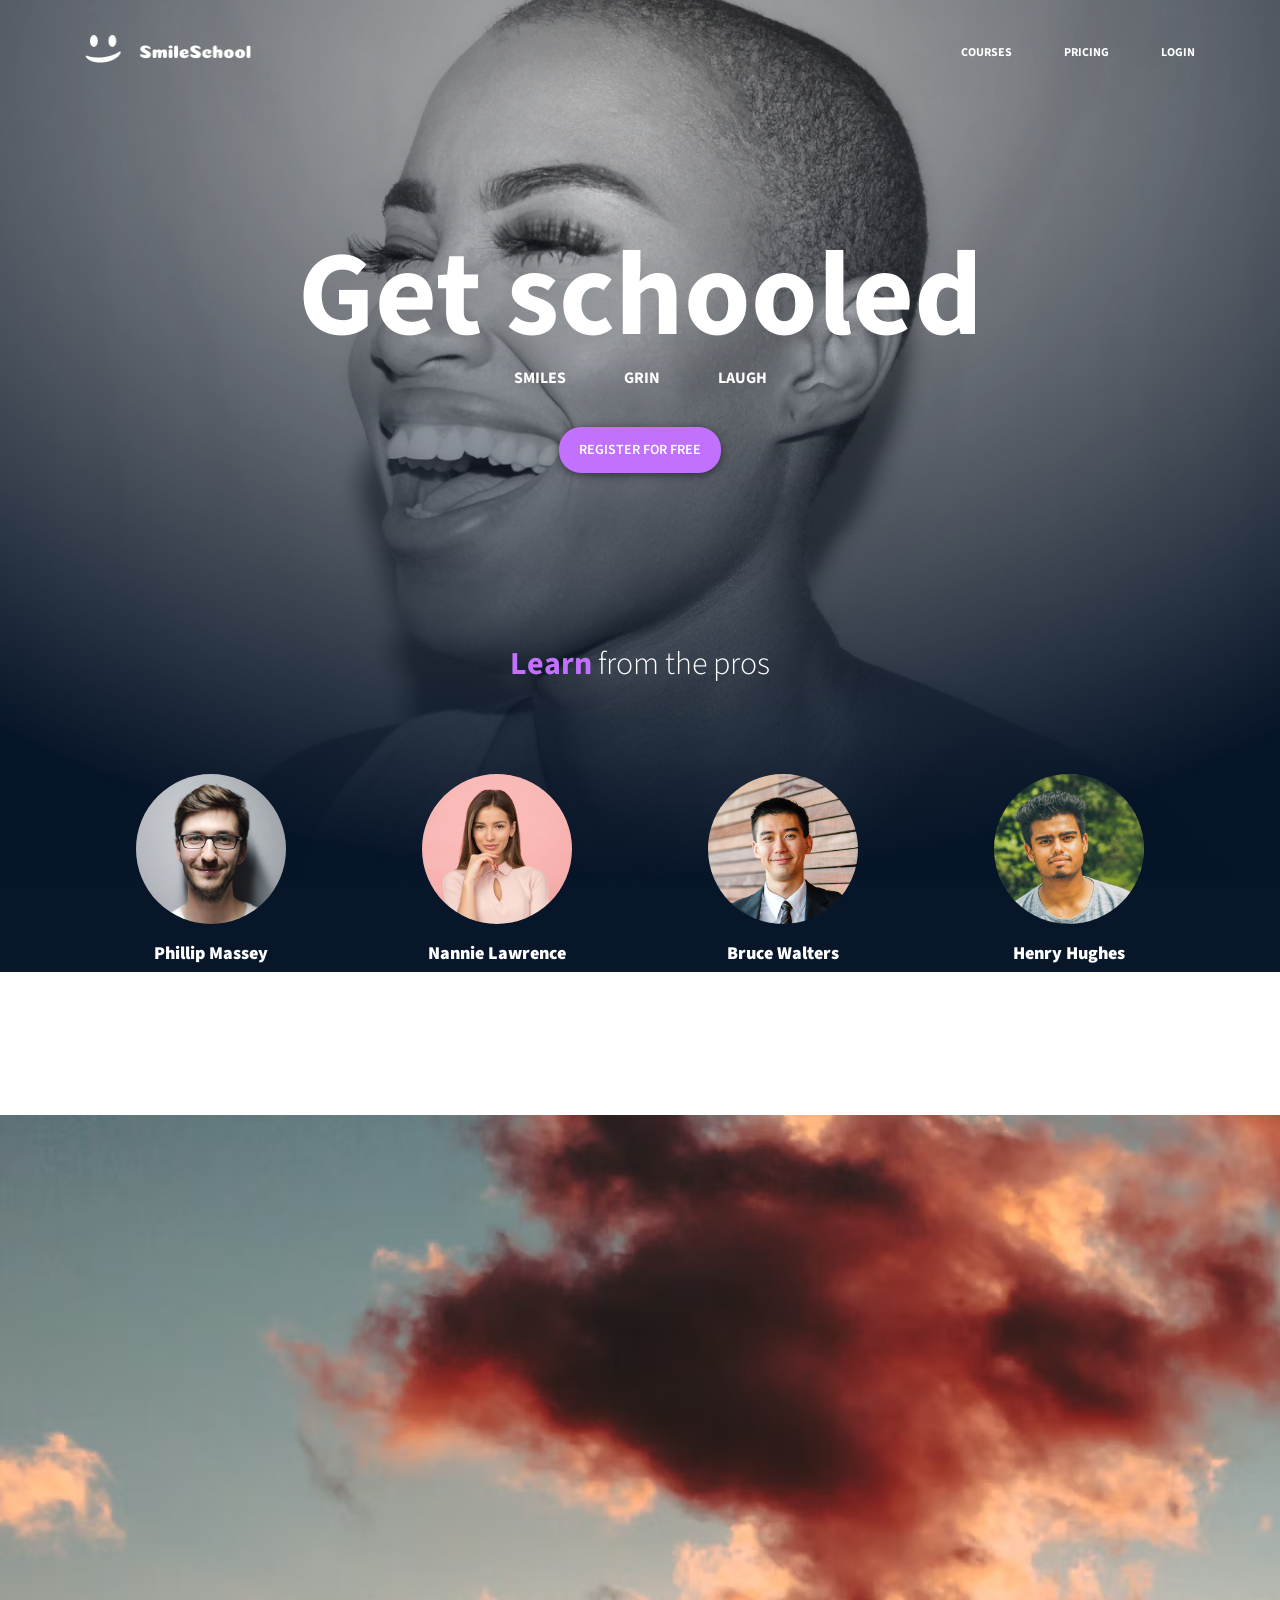
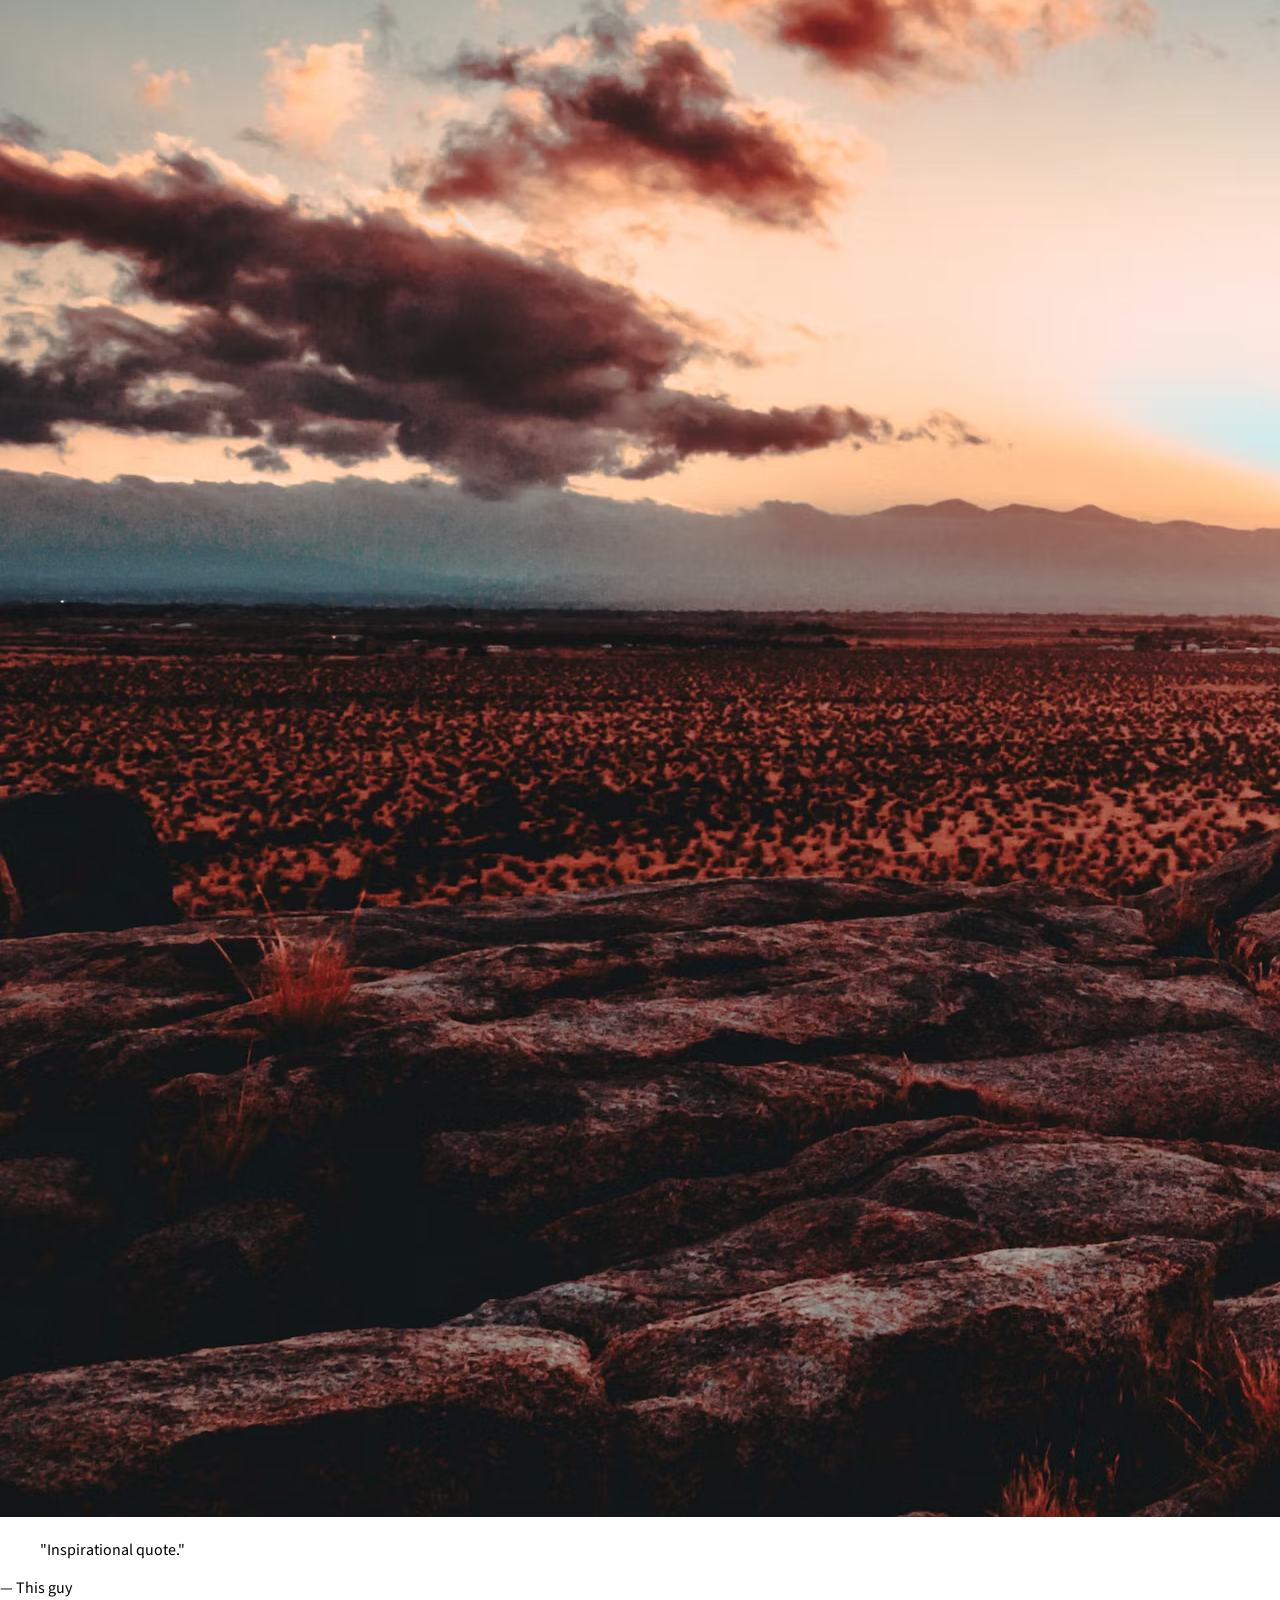
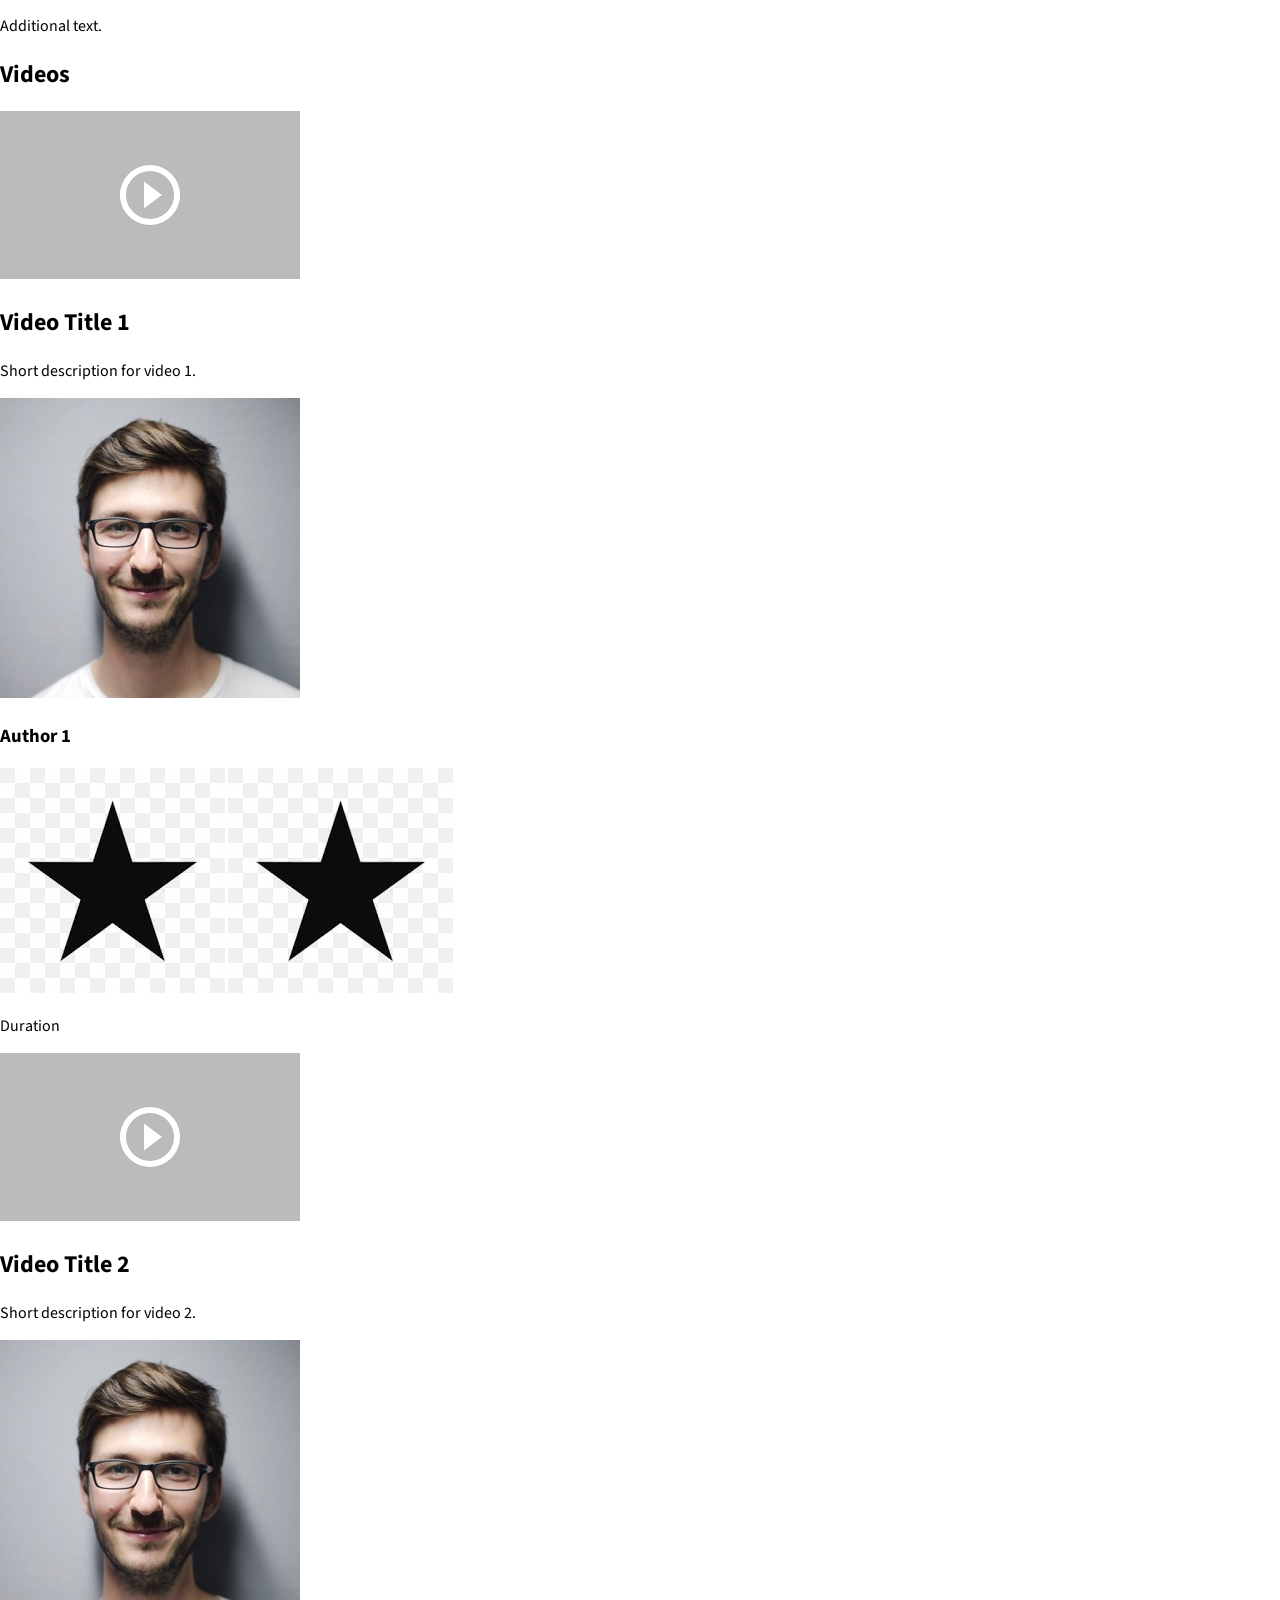
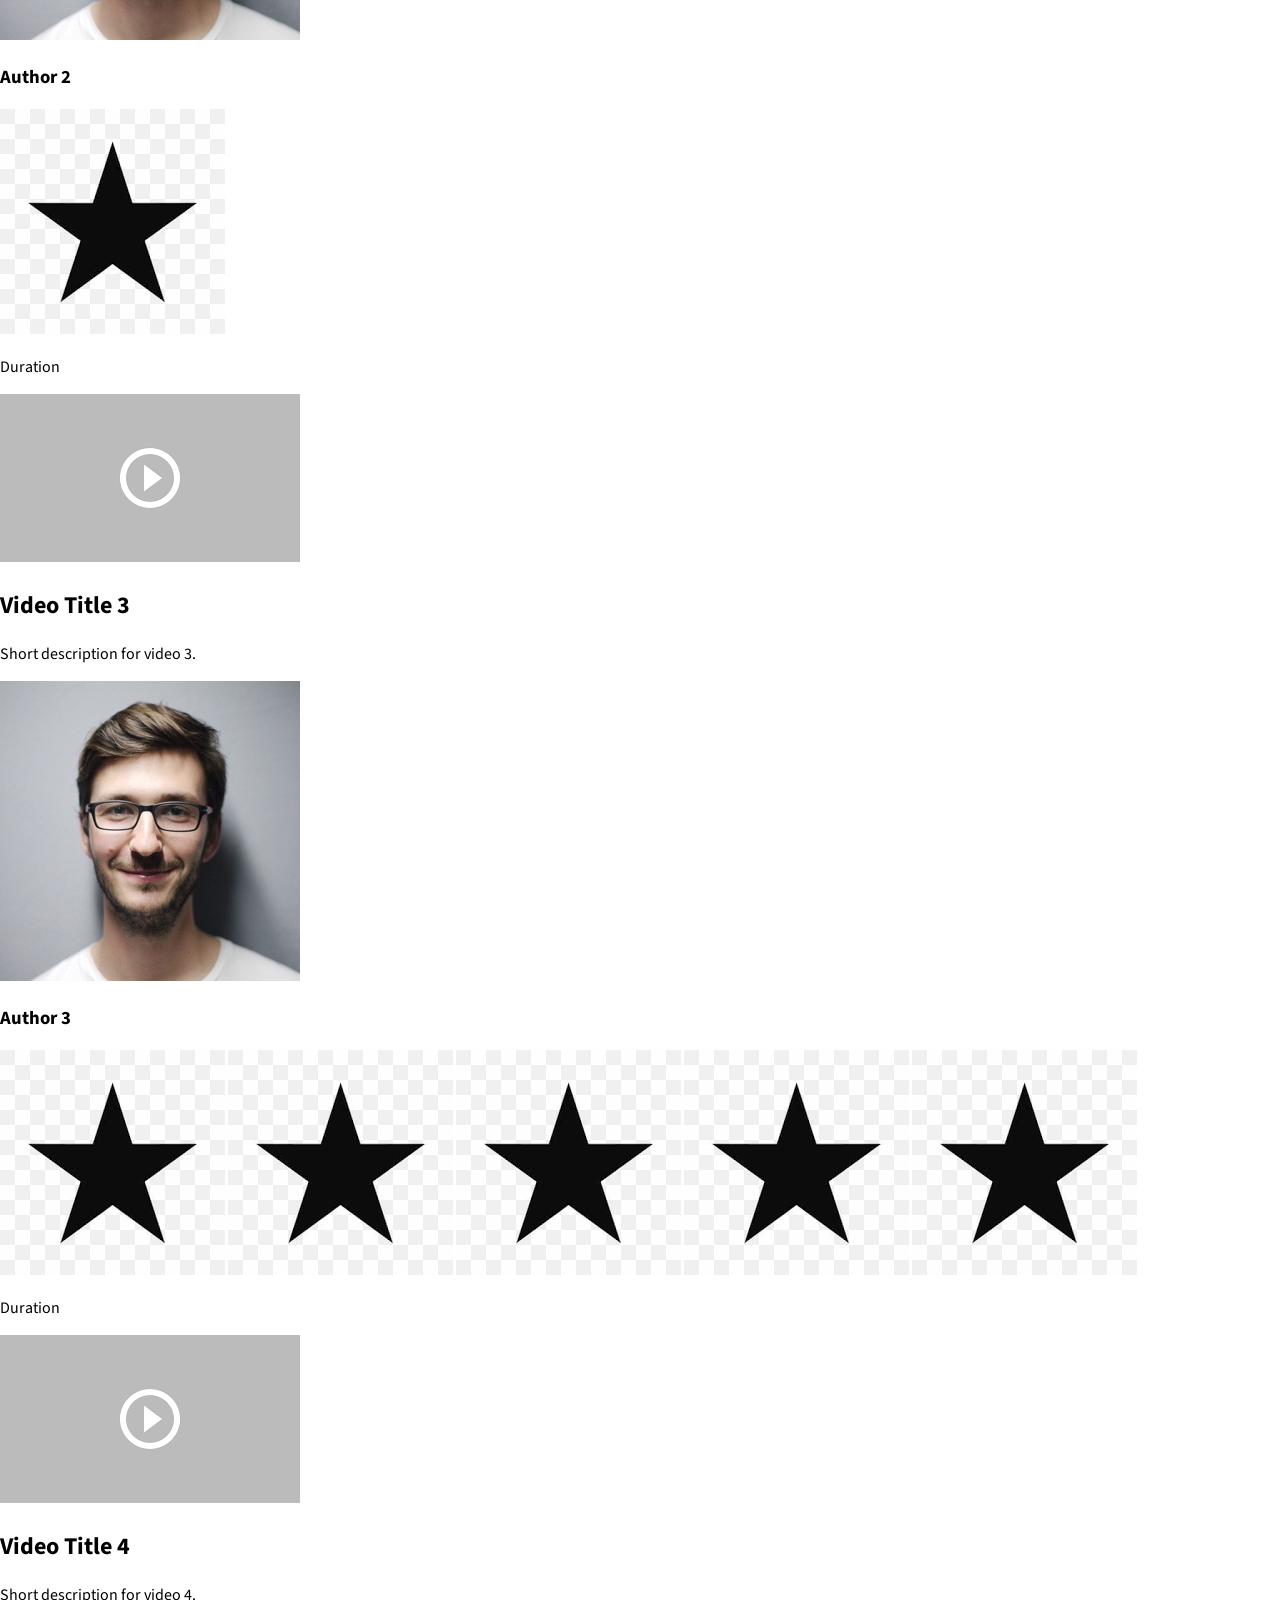
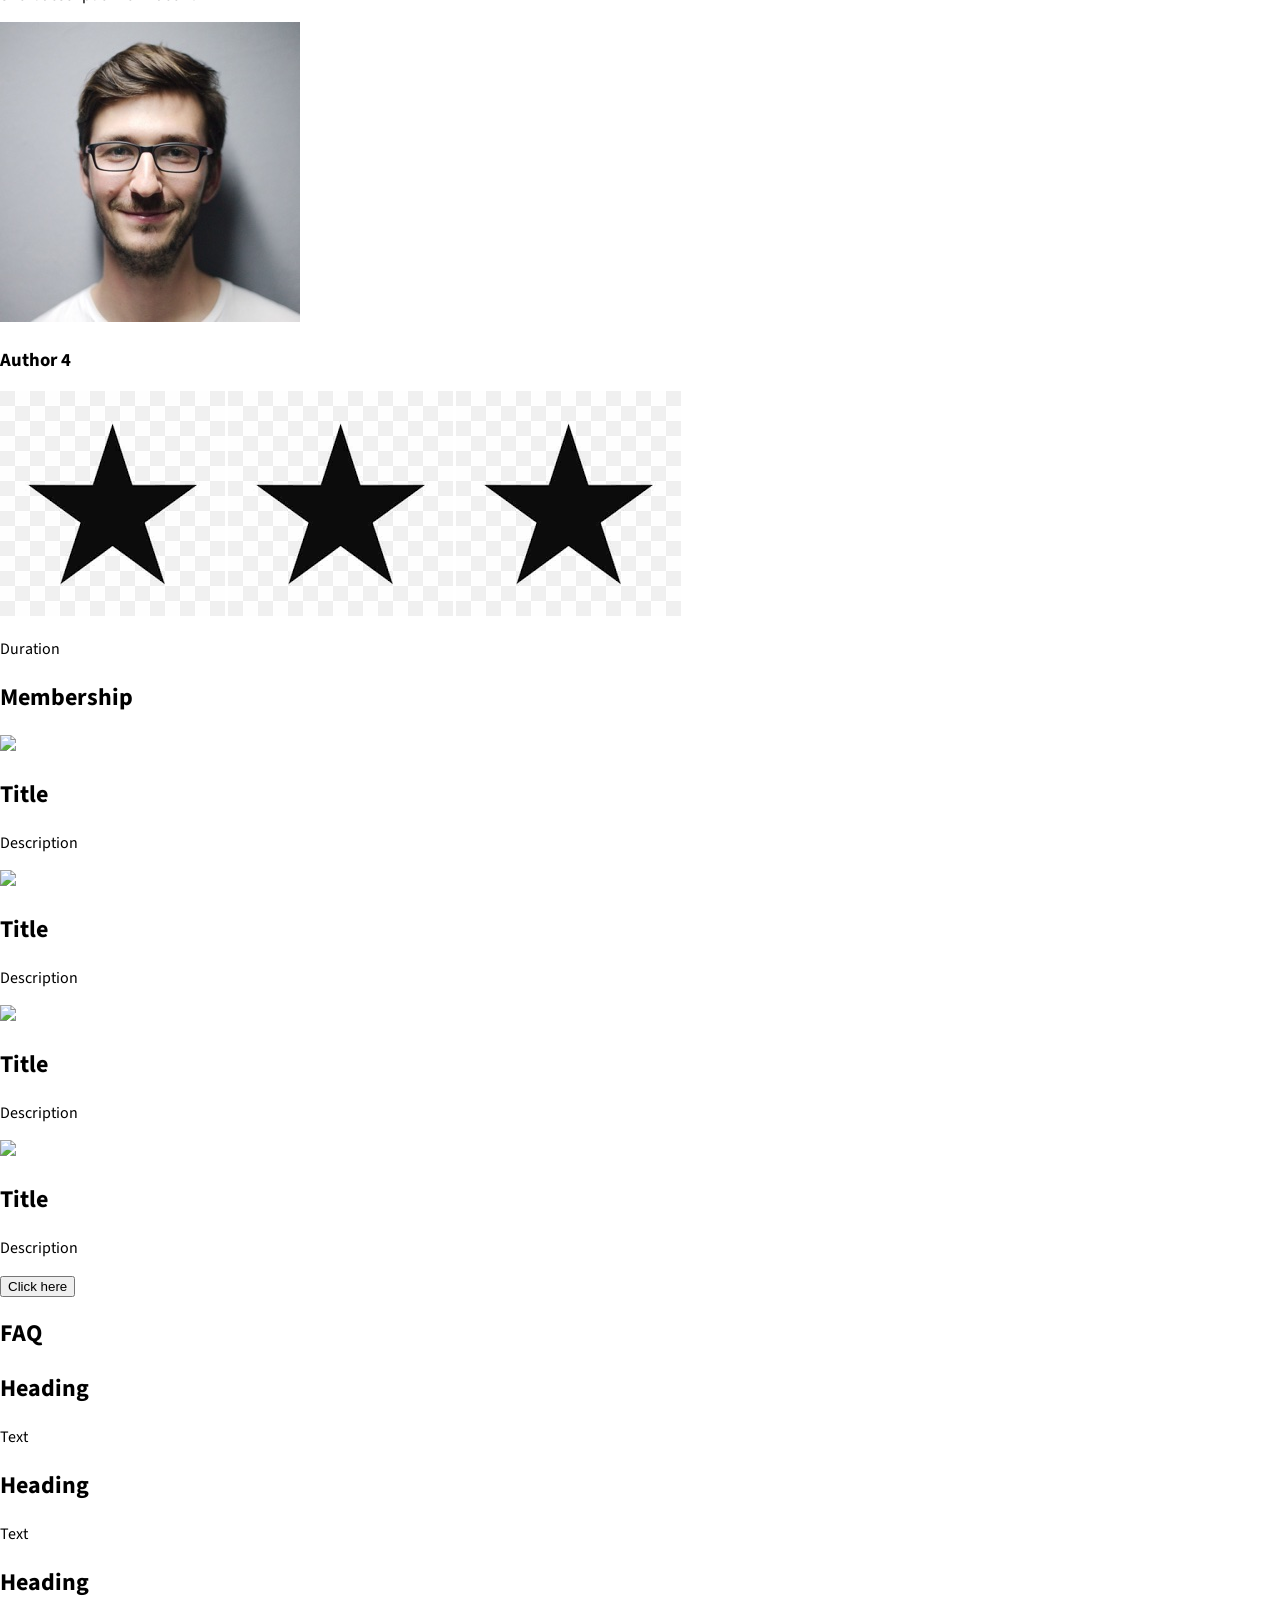
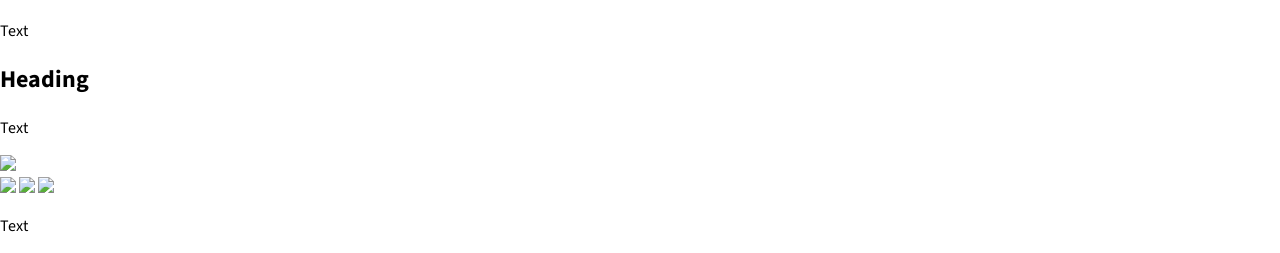
==== commit e72fa78a: "task 2 fix : use the official image assets" ====
--- a/css_advanced/task_1/index.html
+++ b/css_advanced/task_1/index.html
@@ -11,7 +11,7 @@
 
     <header>
         <a href="#">
-            <img src="../images/logo.svg" alt="smileschool">
+            <img src="../images/smileSchool.png" alt="smileschool">
         </a>
 
         <nav>
@@ -37,25 +37,25 @@
                 <div>
 
                     <div>
-                        <img src="../images/profile-1.jpg" alt="Phillip Massey">
+                        <img src="../images/avatar1.png" alt="Phillip Massey">
                         <h3>Phillip Massey</h3>
                         <p>« Smile of the year » 2018 - 2019</p>
                     </div>
 
                     <div>
-                        <img src="../images/profile-2.jpg" alt="Nannie Lawrence">
+                        <img src="../images/avatar2.png" alt="Nannie Lawrence">
                         <h3>Nannie Lawrence</h3>
                         <p>Best « little smile » 2017</p>
                     </div>
 
                     <div>
-                        <img src="../images/profile-3.jpg" alt="Bruce Walters">
+                        <img src="../images/avatar3.png" alt="Bruce Walters">
                         <h3>Bruce Walters</h3>
                         <p>Best « Friend Smile » live performance 2019</p>
                     </div>
 
                     <div>
-                        <img src="../images/profile-4.jpg" alt="Henry Hughes">
+                        <img src="../images/avatar4.png" alt="Henry Hughes">
                         <h3>Henry Hughes</h3>
                         <p>« 24h smiles » winner 2016 - 2019</p>
                     </div>
